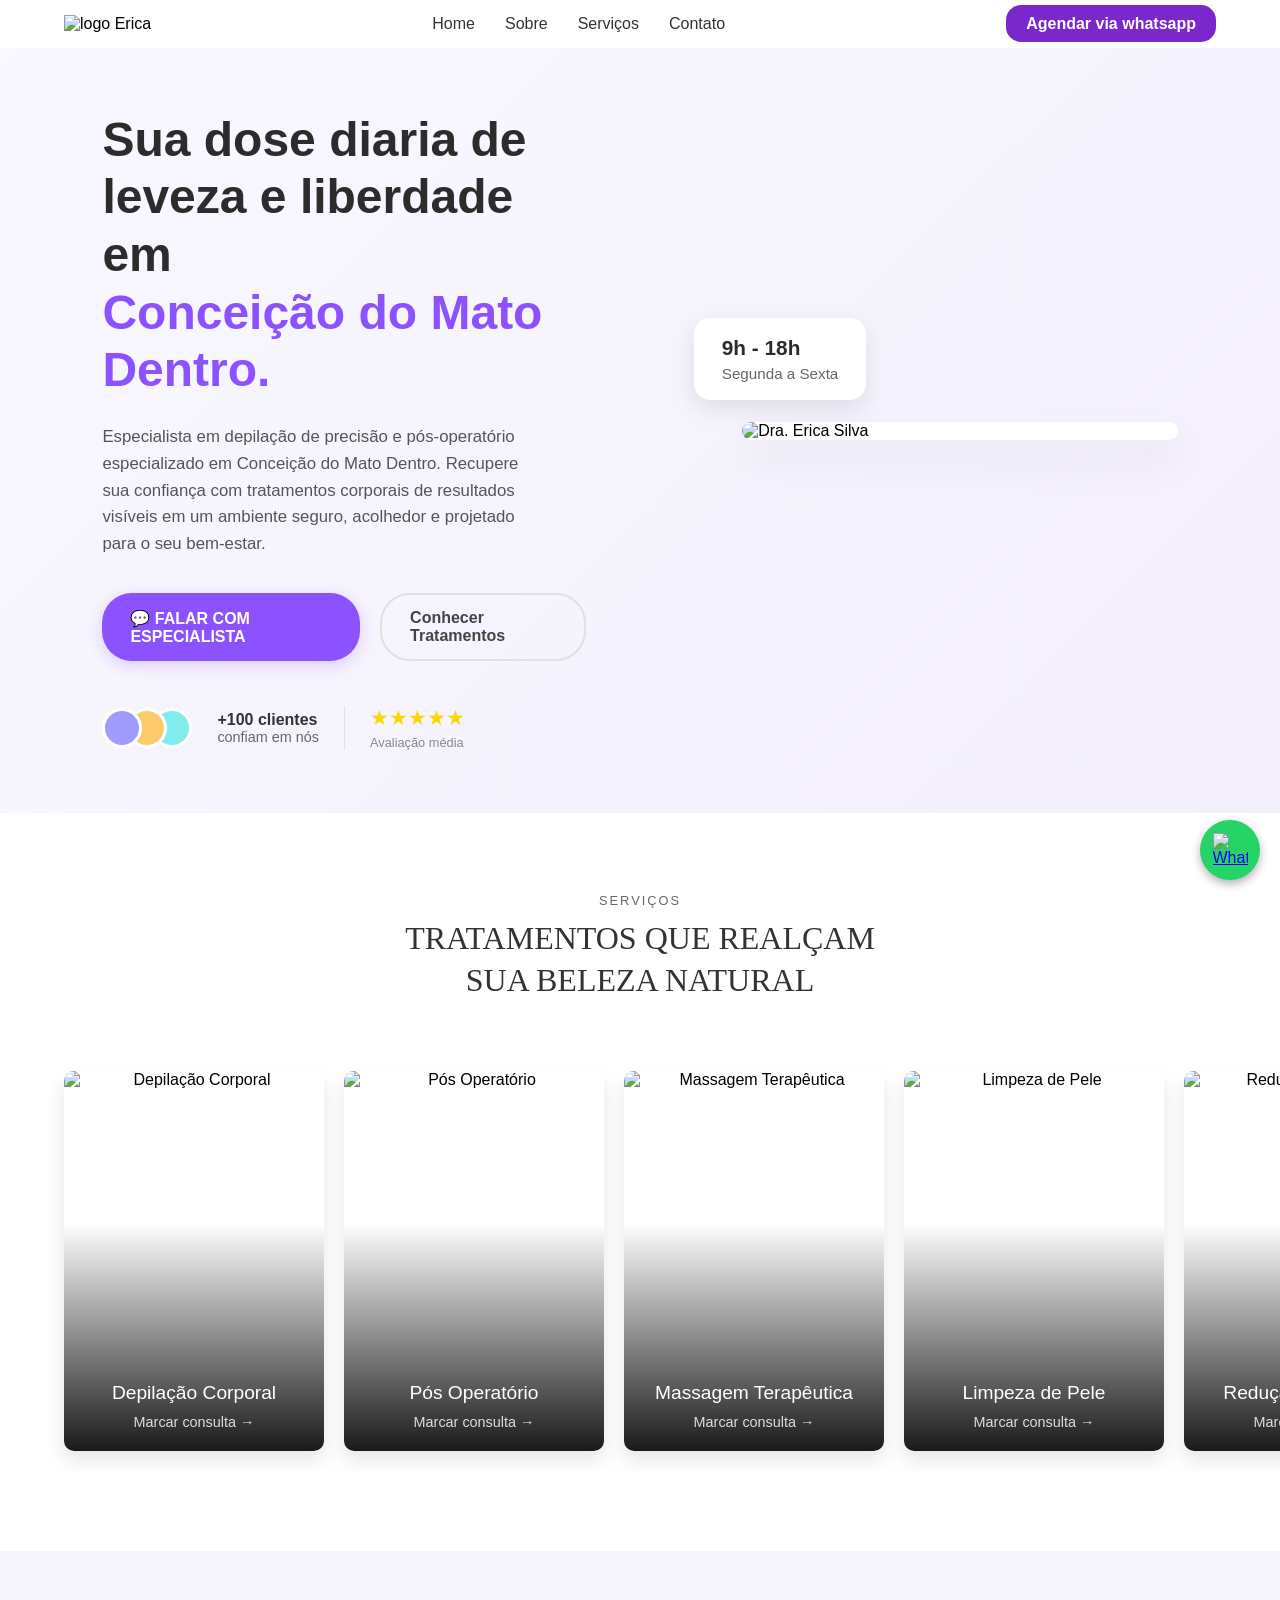
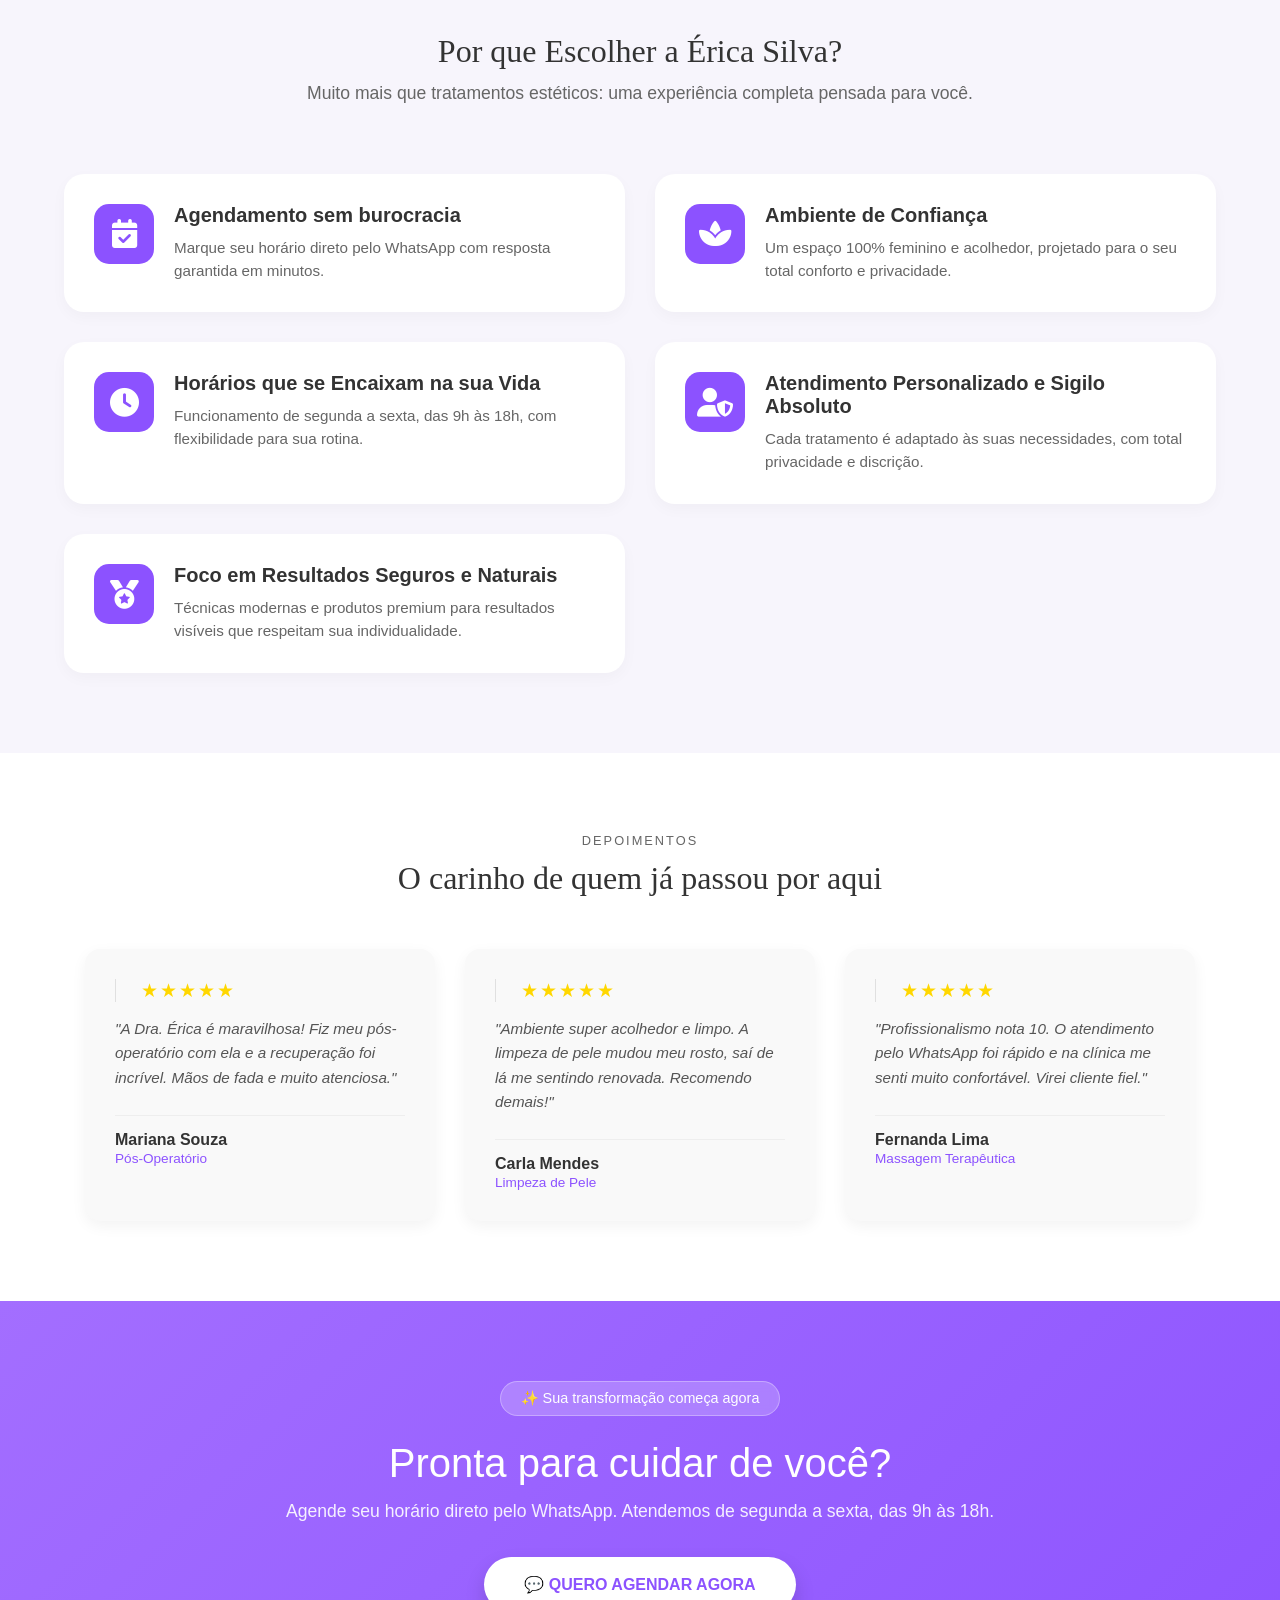
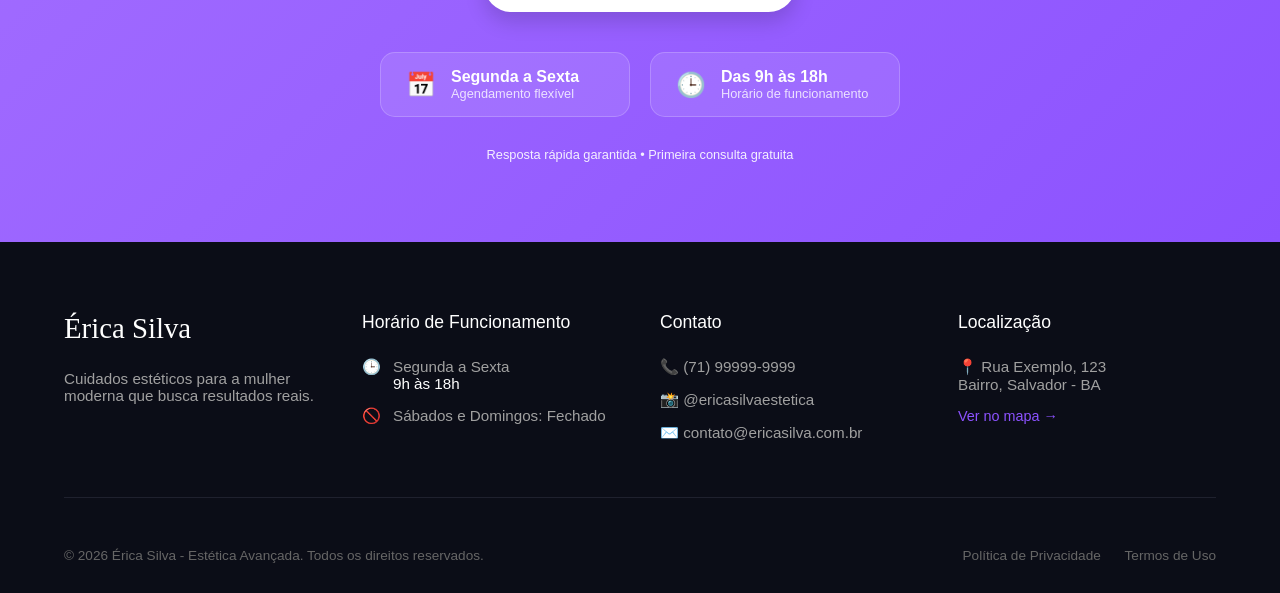
==== index.html @ 6e2f8aca "Add files via upload" ====
<!DOCTYPE html>
<html lang="pt-br">
<head>
    <meta charset="UTF-8">
    <meta name="viewport" content="width=device-width, initial-scale=1.0">
    <title>Erica silva estetica</title>
    <link rel="stylesheet" href="style.css">
    <link rel="stylesheet" href="https://cdnjs.cloudflare.com/ajax/libs/font-awesome/6.4.0/css/all.min.css">
</head>
<body>
    <header>
        <div class="logo"> 
            <img src="imagens/logo.png" alt="logo Erica"> 
        </div> <div class="navmenu"> 
            <nav>
                <ul>
                    <li><a href="#">Home</a></li>
                    <li><a href="#">Sobre</a></li>
                    <li><a href="#">Serviços</a></li>
                    <li><a href="#">Contato</a></li>
                </ul>
            </nav>
        </div> <div class="button">
            <a href="#">Agendar via whatsapp</a>
        </div> </header>
    <main class="hero-section">
    <div class="hero-content">
        <h1>Sua dose diaria de leveza e liberdade em <br><span>Conceição do Mato Dentro.</span></h1>
        
        <p>
           Especialista em depilação de precisão e pós-operatório especializado em Conceição do Mato Dentro. Recupere sua confiança com tratamentos corporais de resultados visíveis em um ambiente seguro, 
           acolhedor e projetado para o seu bem-estar.
        </p>

        <div class="cta-group">
            <a href="#" class="btn-primary">
                💬 FALAR COM ESPECIALISTA
            </a>
            <a href="#" class="btn-secondary">
                Conhecer Tratamentos
            </a>
        </div>

        <div class="social-proof">
            <div class="avatars">
                <span class="circle"></span><span class="circle"></span><span class="circle"></span>
            </div>
            <div class="rating-text">
                <strong>+100 clientes</strong><br>confiam em nós
            </div>
            <div class="stars">
                ★★★★★ <br> <small>Avaliação média</small>
            </div>
        </div>
    </div>

    <div class="hero-image-container">
        <div class="hero-image-wrapper">
            <img src="imagens/foto erica hero.png" alt="Dra. Erica Silva" class="main-photo">
        </div>
        
        <div class="floating-card">
            <strong>9h - 18h</strong>
            <p>Segunda a Sexta</p>
        </div>
    </div>
</main>
<section class="services-section">
    <div class="section-header">
        <span class="subtitle">SERVIÇOS</span>
        <h2>TRATAMENTOS QUE REALÇAM<br>SUA BELEZA NATURAL</h2>
    </div>

    <div class="services-grid">
        <div class="service-card">
            <img src="imagens/imagem depilação.png" alt="Depilação Corporal">
            <div class="card-content">
                <h3>Depilação Corporal</h3>
                <a href="#">Marcar consulta <span>&rarr;</span></a>
            </div>
        </div>

        <div class="service-card">
            <img src="imagens/imagemposoperatorio.png" alt="Pós Operatório">
            <div class="card-content">
                <h3>Pós Operatório</h3>
                <a href="#">Marcar consulta <span>&rarr;</span></a>
            </div>
        </div>

        <div class="service-card">
            <img src="imagens/imagemmassagem.png" alt="Massagem Terapêutica">
            <div class="card-content">
                <h3>Massagem Terapêutica</h3>
                <a href="#">Marcar consulta <span>&rarr;</span></a>
            </div>
        </div>

        <div class="service-card">
            <img src="imagens/tratamentofacial.png" alt="Limpeza de Pele">
            <div class="card-content">
                <h3>Limpeza de Pele</h3>
                <a href="#">Marcar consulta <span>&rarr;</span></a>
            </div>
        </div>

        <div class="service-card">
            <img src="imagens/reduçãodemedidas.png" alt="Redução de Medidas">
            <div class="card-content">
                <h3>Redução de Medidas</h3>
                <a href="#">Marcar consulta <span>&rarr;</span></a>
            </div>
        </div>
    </div>
</section>
<section class="why-choose-section">
    <div class="section-header">
        <h2>Por que Escolher a Érica Silva?</h2>
        <p class="subtitle-text">Muito mais que tratamentos estéticos: uma experiência completa pensada para você.</p>
    </div>

    <div class="benefits-grid">
        <div class="benefit-card">
            <div class="icon-box"><i class="fa-solid fa-calendar-check"></i></div>
            <div class="benefit-text">
                <h3>Agendamento sem burocracia</h3>
                <p>Marque seu horário direto pelo WhatsApp com resposta garantida em minutos.</p>
            </div>
        </div>

        <div class="benefit-card">
            <div class="icon-box"><i class="fa-solid fa-spa"></i></div>
            <div class="benefit-text">
                <h3>Ambiente de Confiança</h3>
                <p>Um espaço 100% feminino e acolhedor, projetado para o seu total conforto e privacidade.</p>
            </div>
        </div>

        <div class="benefit-card">
            <div class="icon-box"><i class="fa-solid fa-clock"></i></div>
            <div class="benefit-text">
                <h3>Horários que se Encaixam na sua Vida</h3>
                <p>Funcionamento de segunda a sexta, das 9h às 18h, com flexibilidade para sua rotina.</p>
            </div>
        </div>

        <div class="benefit-card">
            <div class="icon-box"><i class="fa-solid fa-user-shield"></i></div>
            <div class="benefit-text">
                <h3>Atendimento Personalizado e Sigilo Absoluto</h3>
                <p>Cada tratamento é adaptado às suas necessidades, com total privacidade e discrição.</p>
            </div>
        </div>

        <div class="benefit-card">
            <div class="icon-box"><i class="fa-solid fa-medal"></i></div>
            <div class="benefit-text">
                <h3>Foco em Resultados Seguros e Naturais</h3>
                <p>Técnicas modernas e produtos premium para resultados visíveis que respeitam sua individualidade.</p>
            </div>
        </div>
    </div>
</section>
<section class="testimonials-section">
    <div class="section-header">
        <span class="subtitle">DEPOIMENTOS</span>
        <h2>O carinho de quem já passou por aqui</h2>
    </div>

    <div class="testimonials-container">
        <div class="testimonial-card">
            <div class="stars">★★★★★</div>
            <p class="review-text">"A Dra. Érica é maravilhosa! Fiz meu pós-operatório com ela e a recuperação foi incrível. Mãos de fada e muito atenciosa."</p>
            <div class="client-info">
                <strong>Mariana Souza</strong>
                <span>Pós-Operatório</span>
            </div>
        </div>

        <div class="testimonial-card">
            <div class="stars">★★★★★</div>
            <p class="review-text">"Ambiente super acolhedor e limpo. A limpeza de pele mudou meu rosto, saí de lá me sentindo renovada. Recomendo demais!"</p>
            <div class="client-info">
                <strong>Carla Mendes</strong>
                <span>Limpeza de Pele</span>
            </div>
        </div>

        <div class="testimonial-card">
            <div class="stars">★★★★★</div>
            <p class="review-text">"Profissionalismo nota 10. O atendimento pelo WhatsApp foi rápido e na clínica me senti muito confortável. Virei cliente fiel."</p>
            <div class="client-info">
                <strong>Fernanda Lima</strong>
                <span>Massagem Terapêutica</span>
            </div>
        </div>
    </div>
</section>
<section class="cta-final-section">
    <div class="cta-content">
        <span class="cta-badge">✨ Sua transformação começa agora</span>
        
        <h2>Pronta para cuidar de você?</h2>
        
        <p>Agende seu horário direto pelo WhatsApp. Atendemos de segunda a sexta, das 9h às 18h.</p>
        
        <a href="#" class="btn-cta-white">
            💬 QUERO AGENDAR AGORA
        </a>

        <div class="info-cards-container">
            <div class="glass-card">
                <span class="icon">📅</span>
                <div class="text">
                    <strong>Segunda a Sexta</strong>
                    <small>Agendamento flexível</small>
                </div>
            </div>

            <div class="glass-card">
                <span class="icon">🕒</span>
                <div class="text">
                    <strong>Das 9h às 18h</strong>
                    <small>Horário de funcionamento</small>
                </div>
            </div>
        </div>

        <p class="footer-note">Resposta rápida garantida • Primeira consulta gratuita</p>
    </div>
</section>
<a href="https://wa.me/5571999999999" class="whatsapp-float" target="_blank">
  <img src="https://upload.wikimedia.org/wikipedia/commons/6/6b/WhatsApp.svg" alt="WhatsApp">
</a>

<footer>
    <div class="footer-content">
        <div class="footer-column branding">
            <h3 class="footer-logo">Érica Silva</h3> <p>Cuidados estéticos para a mulher moderna que busca resultados reais.</p>
        </div>

        <div class="footer-column">
            <h3>Horário de Funcionamento</h3>
            <ul class="footer-links">
                <li>🕒 <span>Segunda a Sexta<br><strong>9h às 18h</strong></span></li>
                <li>🚫 <span>Sábados e Domingos: Fechado</span></li>
            </ul>
        </div>

        <div class="footer-column">
            <h3>Contato</h3>
            <ul class="footer-links">
                <li>📞 (71) 99999-9999</li>
                <li>📸 @ericasilvaestetica</li>
                <li>✉️ contato@ericasilva.com.br</li>
            </ul>
        </div>

        <div class="footer-column">
            <h3>Localização</h3>
            <p>📍 Rua Exemplo, 123<br>Bairro, Salvador - BA</p>
            <a href="#" class="map-link">Ver no mapa &rarr;</a>
        </div>
    </div>

    <div class="footer-bottom">
        <p>&copy; 2026 Érica Silva - Estética Avançada. Todos os direitos reservados.</p>
        <div class="legal-links">
            <a href="#">Política de Privacidade</a>
            <a href="#">Termos de Uso</a>
        </div>
    </div>
</footer>
</body>
</html>
---- style.css ----
/* Reset básico: remove margens padrão do navegador */
* {
    margin: 0;
    padding: 0;
    box-sizing: border-box;
    font-family: sans-serif; /* Altere para sua fonte preferida */
}

header {
    display: flex;               /* Ativa o Flexbox */
    justify-content: space-between; /* Espalha: Logo na esquerda, Menu no meio, Botão na direita */
    align-items: center;         /* Centraliza tudo verticalmente */
    padding: 15px 5%;            /* Espaçamento interno */
    background-color: #ffffff;   /* Cor de fundo do cabeçalho */
    box-shadow: 0 2px 5px rgba(0,0,0,0.1); /* Sombra leve abaixo */
}

/* Tamanho do Logo */
.logo img {
    height: 60px; /* Define a altura fixa, largura automática */
    width: auto;
}

/* Menu de Navegação */
.navmenu ul {
    display: flex;       /* Torna a lista horizontal */
    list-style: none;    /* Remove as bolinhas da lista */
    gap: 30px;           /* Espaço entre os itens do menu */
}

.navmenu a {
    text-decoration: none; /* Remove o sublinhado */
    color: #333333;        /* Cor do texto */
    font-weight: 500;
}

.navmenu a:hover {
    color: #A78BFA; /* Cor ao passar o mouse (tom dourado de estética) */
}

/* Estilo do Botão */
.button a {
    background-color: #7A28CB; /* Verde WhatsApp */
    color: white;
    padding: 10px 20px;
    text-decoration: none;
    border-radius: 15px; /* Bordas arredondadas */
    font-weight: bold;
    transition: 0.3s; /* Suaviza a mudança de cor */
}

.button a:hover {
    background-color: #ff5bde; /* Verde mais escuro ao passar o mouse */
}
/* Configuração da Seção Principal */
.hero-section {
    display: flex;
    align-items: center; /* Centraliza verticalmente */
    justify-content: space-between;
    padding: 40px 8%; /* Ajustei o padding lateral para afastar mais */
    background: linear-gradient(135deg, #f9f7ff 0%, #f3f0fc 100%); /* Degradê suave */
    min-height: 85vh; /* Garante uma boa altura na tela */
    overflow: hidden; /* Evita barras de rolagem indesejadas */
}

/* --- Lado Esquerdo (Texto) --- */
.hero-content {
    max-width: 45%; /* Limita a largura do texto */
    z-index: 2; /* Garante que o texto fique sobre qualquer elemento de fundo */
}

.hero-content h1 {
    font-size: 3rem; /* Tamanho grande para o título */
    line-height: 1.2;
    color: #2c2c2c;
    margin-bottom: 25px;
    font-weight: 700;
}

.hero-content h1 span {
    color: #8c52ff; /* Roxo principal */
}

.hero-content p {
    color: #555;
    font-size: 1.05rem;
    line-height: 1.6;
    margin-bottom: 35px;
    max-width: 90%;
}

/* Botões */
.cta-group {
    display: flex;
    gap: 20px;
    margin-bottom: 45px;
}

.btn-primary {
    display: flex;
    align-items: center;
    gap: 10px;
    background-color: #8c52ff;
    color: white;
    padding: 14px 28px;
    border-radius: 30px; /* Bordas bem redondas */
    text-decoration: none;
    font-weight: 600;
    box-shadow: 0 4px 15px rgba(140, 82, 255, 0.25);
    transition: all 0.3s ease;
}

.btn-secondary {
    background-color: transparent;
    color: #444;
    padding: 14px 28px;
    border-radius: 30px;
    text-decoration: none;
    font-weight: 600;
    border: 2px solid #e0e0e0;
    transition: all 0.3s ease;
}

.btn-primary:hover {
    background-color: #7340d3;
    transform: translateY(-2px); /* Efeito de levantar */
}
.btn-secondary:hover {
    border-color: #8c52ff;
    color: #8c52ff;
    background-color: #f9f7ff;
}

/* Prova Social (Estrelas e Clientes) */
.social-proof {
    display: flex;
    align-items: center;
    gap: 25px;
    font-size: 0.9rem;
    color: #666;
}

.avatars {
    display: flex;
}

.avatars .circle {
    width: 40px;
    height: 40px;
    border-radius: 50%;
    border: 3px solid white;
    margin-left: -15px; /* Sobreposição */
    background-size: cover;
    background-position: center;
}
/* Cores placeholder para os avatares */
.avatars .circle:nth-child(1) { background-color: #a29bfe; z-index: 3; }
.avatars .circle:nth-child(2) { background-color: #fdcb6e; z-index: 2; }
.avatars .circle:nth-child(3) { background-color: #81ecec; z-index: 1; }

.avatars .circle:first-child {
    margin-left: 0;
}

.rating-text strong {
    color: #333;
    font-size: 1rem;
}

.stars {
    color: #FFD700; /* Cor dourada para estrelas */
    font-size: 1.3rem;
    padding-left: 25px;
    border-left: 1px solid #e0e0e0;
}

.stars small {
    display: block;
    color: #888;
    font-size: 0.8rem;
    margin-top: 5px;
}

/* --- Lado Direito (Imagem) --- */
.hero-image-container {
    position: relative; /* Necessário para posicionar o card flutuante */
    width: 45%; /* Define a largura do contêiner da imagem */
    max-width: 550px; /* Tamanho máximo para não ficar gigante em telas grandes */
    display: flex;
    justify-content: flex-end; /* Alinha a imagem à direita dentro do seu container */
}

/* Wrapper que cria o efeito de "box" com bordas arredondadas */
.hero-image-wrapper {
    position: relative;
    width: 90%; /* A imagem ocupa 90% do container para dar espaço ao card */
    border-radius: 40px; /* Bordas arredondadas grandes */
    overflow: hidden; /* Corta a imagem que passar das bordas arredondadas */
    box-shadow: 0 20px 40px rgba(0,0,0,0.08); /* Sombra suave para destacar */
    /* Opcional: Adicionar um fundo se a imagem for transparente */
    background-color: #fff;
}

.main-photo {
    width: 100%;
    height: auto;
    display: block; /* Remove espaço extra abaixo da imagem */
    object-fit: cover; /* Garante que a imagem cubra o espaço sem distorcer */
}

/* Card Flutuante (Horário) */
.floating-card {
    position: absolute;
    bottom: 40px; /* Distância do fundo */
    left: 0; /* Alinhado à esquerda do container principal */
    background-color: #ffffff;
    padding: 18px 28px;
    border-radius: 16px;
    box-shadow: 0 8px 25px rgba(0,0,0,0.1);
    z-index: 5; /* Fica acima da imagem */
}

.floating-card strong {
    display: block;
    font-size: 1.3rem;
    color: #2c2c2c;
    margin-bottom: 5px;
}

.floating-card p {
    margin: 0;
    color: #666;
    font-size: 0.95rem;
}

/* --- Responsivo para Celular e Tablet --- */
@media (max-width: 992px) {
    .hero-section {
        flex-direction: column; /* Um item embaixo do outro */
        padding: 40px 6%;
        text-align: center;
        min-height: auto;
    }
    
    .hero-content {
        max-width: 100%;
        margin-bottom: 50px;
    }

    .hero-content h1 {
        font-size: 2.5rem;
    }
    
    .cta-group {
        justify-content: center;
        flex-wrap: wrap; /* Permite que os botões quebrem linha se necessário */
    }

    .social-proof {
        justify-content: center;
        flex-direction: column;
        gap: 15px;
    }
    .stars {
        border-left: none;
        padding-left: 0;
    }
    
    .hero-image-container {
        width: 100%;
        max-width: 450px; /* Limita o tamanho da imagem no mobile */
        margin: 0 auto; /* Centraliza */
        justify-content: center;
    }

    .hero-image-wrapper {
        width: 100%;
    }
    
    .floating-card {
        bottom: -20px;
        left: 50%;
        transform: translateX(-50%); /* Centraliza o card horizontalmente */
        width: max-content; /* Largura baseada no conteúdo */
        padding: 15px 20px;
    }
}
/* --- Seção de Serviços --- */
.services-section {
    padding: 80px 0; /* Removi o padding lateral para o carrossel ir até a borda se quiser, ou mantenha 5% */
    text-align: center;
    background-color: #fff;
}

/* Títulos da Seção */
.section-header {
    margin-bottom: 50px;
    padding: 0 5%; /* Garante alinhamento do texto */
}

.section-header .subtitle {
    display: block;
    font-size: 0.8rem;
    letter-spacing: 2px;
    color: #666;
    margin-bottom: 10px;
    text-transform: uppercase;
}

.section-header h2 {
    font-family: 'Times New Roman', serif;
    font-size: 2rem;
    color: #333;
    font-weight: 400;
    line-height: 1.3;
}

/* Grid de Cards (Modo Carrossel) */
.services-grid {
    display: flex;
    gap: 20px;
    
    /* Configuração do Carrossel */
    flex-wrap: nowrap;        /* Impede quebra de linha */
    overflow-x: auto;         /* Habilita rolagem lateral */
    justify-content: flex-start; /* Alinha itens à esquerda */
    
    padding: 20px 5%;         /* Espaçamento interno para não cortar sombras */
    scroll-behavior: smooth;  /* Rolagem suave */
    -webkit-overflow-scrolling: touch; /* Rolagem nativa no iOS */
}

/* Estilização da Barra de Rolagem */
.services-grid::-webkit-scrollbar {
    height: 8px;
}
.services-grid::-webkit-scrollbar-track {
    background: #f1f1f1;
}
.services-grid::-webkit-scrollbar-thumb {
    background: #ccc;
    border-radius: 4px;
}
.services-grid::-webkit-scrollbar-thumb:hover {
    background: #bfa15f; /* Cor destaque ao passar o mouse na barra */
}

/* Estilo do Card Individual */
.service-card {
    position: relative;
    /* Tamanho Fixo para Carrossel */
    min-width: 260px;
    width: 260px;
    height: 380px;
    
    border-radius: 10px;
    overflow: hidden;
    box-shadow: 0 10px 20px rgba(0,0,0,0.1);
    transition: transform 0.3s ease;
    cursor: pointer;
}

.service-card:hover {
    transform: translateY(-5px);
}

/* Imagem de fundo do card */
.service-card img {
    width: 100%;
    height: 100%;
    object-fit: cover;
    display: block;
    transition: transform 0.5s ease; /* Efeito extra de zoom na imagem */
}

.service-card:hover img {
    transform: scale(1.05); /* Zoom leve na imagem ao passar o mouse */
}

/* Overlay Escuro (Degradê) */
.card-content {
    position: absolute;
    bottom: 0;
    left: 0;
    width: 100%;
    padding: 20px;
    background: linear-gradient(to top, rgba(0,0,0,0.9), rgba(0,0,0,0));
    color: white;
    text-align: center;
    display: flex;
    flex-direction: column;
    align-items: center;
    justify-content: flex-end;
    height: 60%; /* Aumentei levemente para garantir leitura */
}

.card-content h3 {
    font-size: 1.2rem;
    margin-bottom: 10px;
    font-weight: 400;
}

.card-content a {
    color: #ddd;
    text-decoration: none;
    font-size: 0.9rem;
    transition: color 0.3s;
    border-bottom: 1px solid transparent;
}

.card-content a:hover {
    color: #fff;
    border-bottom: 1px solid #fff;
}

/* --- Seção Por Que Escolher --- */
.why-choose-section {
    background-color: #f7f5fc; /* Tom lilás bem claro do fundo */
    padding: 80px 5%;
    display: flex;
    flex-direction: column;
    align-items: center;
}

/* Ajuste específico para o subtítulo desta seção */
.why-choose-section .section-header {
    text-align: center;
    max-width: 800px;
}

.subtitle-text {
    color: #666;
    font-size: 1.1rem;
    margin-top: 10px;
}

/* Grid dos Benefícios */
.benefits-grid {
    display: grid;
    grid-template-columns: repeat(auto-fit, minmax(450px, 1fr)); /* Cria colunas que se ajustam */
    gap: 30px;
    width: 100%;
    max-width: 1200px;
    margin-top: 20px;
}

/* Card Individual */
.benefit-card {
    background-color: #fff;
    padding: 30px;
    border-radius: 20px; /* Bordas bem arredondadas conforme a imagem */
    display: flex;
    align-items: flex-start; /* Alinha ícone e texto no topo */
    gap: 20px;
    box-shadow: 0 5px 15px rgba(0,0,0,0.03); /* Sombra muito suave */
    transition: transform 0.3s ease;
}

.benefit-card:hover {
    transform: translateY(-5px);
    box-shadow: 0 10px 25px rgba(140, 82, 255, 0.1);
}

/* Ícones (Caixa Roxa) */
.icon-box {
    background-color: #8c52ff; /* Roxo da marca */
    color: white;
    min-width: 60px;
    height: 60px;
    border-radius: 15px; /* Quadrado arredondado */
    display: flex;
    align-items: center;
    justify-content: center;
    font-size: 1.8rem; /* Tamanho do emoji/ícone */
    flex-shrink: 0; /* Impede que o ícone amasse */
}

/* Texto do Card */
.benefit-text h3 {
    font-size: 1.25rem;
    color: #333;
    margin-bottom: 10px;
    font-weight: 600;
}

.benefit-text p {
    font-size: 0.95rem;
    color: #666;
    line-height: 1.5;
}

/* Responsividade Mobile */
@media (max-width: 768px) {
    .benefits-grid {
        grid-template-columns: 1fr; /* Uma coluna no celular */
    }
    
    .benefit-card {
        padding: 20px;
        min-width: auto; /* Remove restrições de largura no mobile */
    }
}
/* --- Seção de Depoimentos --- */
.testimonials-section {
    padding: 80px 5%;
    background-color: #fff; /* Fundo branco para contraste com a sessão anterior */
    text-align: center;
}

.testimonials-container {
    display: flex;
    justify-content: center;
    gap: 30px;
    flex-wrap: wrap; /* Quebra linha em telas menores */
    margin-top: 40px;
}

/* Card de Depoimento */
.testimonial-card {
    background-color: #f9f9f9;
    padding: 30px;
    border-radius: 15px;
    width: 350px; /* Largura fixa para manter padrão */
    box-shadow: 0 5px 15px rgba(0,0,0,0.05);
    text-align: left; /* Texto alinhado à esquerda facilita a leitura */
    position: relative;
    transition: transform 0.3s ease;
}

.testimonial-card:hover {
    transform: translateY(-5px);
    box-shadow: 0 10px 25px rgba(0,0,0,0.1);
}

/* Estrelas */
.testimonial-card .stars {
    color: #FFD700; /* Dourado */
    font-size: 1.2rem;
    margin-bottom: 15px;
    letter-spacing: 2px;
}

/* Texto do Review */
.review-text {
    font-size: 0.95rem;
    color: #555;
    line-height: 1.6;
    margin-bottom: 25px;
    font-style: italic; /* Itálico para dar tom de fala */
}

/* Info do Cliente */
.client-info {
    border-top: 1px solid #eee;
    padding-top: 15px;
}

.client-info strong {
    display: block;
    color: #333;
    font-size: 1rem;
}

.client-info span {
    font-size: 0.85rem;
    color: #8c52ff; /* Roxo da marca para o serviço realizado */
    font-weight: 500;
}

/* Responsivo */
@media (max-width: 768px) {
    .testimonials-container {
        flex-direction: column;
        align-items: center;
    }
    
    .testimonial-card {
        width: 100%; /* Ocupa largura total no mobile */
    }
}
/* --- Seção CTA Final (Roxa) --- */
.cta-final-section {
    background: linear-gradient(135deg, #a36eff 0%, #8c52ff 100%); /* Degradê Roxo Vibrante */
    padding: 80px 5%;
    text-align: center;
    color: white;
    display: flex;
    justify-content: center;
    align-items: center;
}

.cta-content {
    max-width: 800px;
    width: 100%;
}

/* Badge (Pílula do topo) */
.cta-badge {
    display: inline-block;
    background-color: rgba(255, 255, 255, 0.2); /* Fundo transparente */
    border: 1px solid rgba(255, 255, 255, 0.3);
    padding: 8px 20px;
    border-radius: 50px;
    font-size: 0.9rem;
    margin-bottom: 25px;
    backdrop-filter: blur(5px); /* Efeito de vidro */
}

/* Título e Texto */
.cta-content h2 {
    font-size: 2.5rem;
    margin-bottom: 15px;
    font-weight: 500;
}

.cta-content p {
    font-size: 1.1rem;
    margin-bottom: 35px;
    opacity: 0.9;
}

/* Botão Branco Grande */
.btn-cta-white {
    background-color: #ffffff;
    color: #8c52ff; /* Texto roxo */
    padding: 18px 40px;
    border-radius: 50px;
    text-decoration: none;
    font-weight: bold;
    font-size: 1rem;
    display: inline-block;
    margin-bottom: 40px;
    box-shadow: 0 10px 20px rgba(0,0,0,0.15);
    transition: transform 0.3s, box-shadow 0.3s;
}

.btn-cta-white:hover {
    transform: translateY(-3px);
    box-shadow: 0 15px 30px rgba(0,0,0,0.2);
    background-color: #f8f8f8;
}

/* Cards de Informação (Vidro) */
.info-cards-container {
    display: flex;
    justify-content: center;
    gap: 20px;
    margin-bottom: 30px;
    flex-wrap: wrap;
}

.glass-card {
    background-color: rgba(255, 255, 255, 0.1); /* Bem transparente */
    border: 1px solid rgba(255, 255, 255, 0.2);
    padding: 15px 25px;
    border-radius: 15px;
    display: flex;
    align-items: center;
    gap: 15px;
    text-align: left;
    min-width: 250px;
}

.glass-card .icon {
    font-size: 1.5rem;
}

.glass-card .text strong {
    display: block;
    font-size: 1rem;
}

.glass-card .text small {
    display: block;
    font-size: 0.8rem;
    opacity: 0.8;
}

/* Nota de rodapé pequena */
.footer-note {
    font-size: 0.8rem !important; /* Força ser menor que o parágrafo padrão */
    opacity: 0.7;
    margin-bottom: 0 !important;
}

/* Responsivo */
@media (max-width: 768px) {
    .cta-content h2 { font-size: 2rem; }
    .info-cards-container { flex-direction: column; align-items: center; }
    .glass-card { width: 100%; max-width: 350px; justify-content: center; }
}
/* --- Rodapé (Footer) --- */
footer {
    background-color: #0b0d17; /* Fundo azul noturno escuro */
    color: #a0a0a0; /* Texto cinza claro para leitura confortável */
    padding: 70px 5% 30px;
    font-size: 0.95rem;
}

/* Grid das Colunas */
.footer-content {
    display: grid;
    grid-template-columns: repeat(auto-fit, minmax(220px, 1fr)); /* Colunas automáticas */
    gap: 40px;
    margin-bottom: 50px;
    padding-bottom: 40px;
    border-bottom: 1px solid #1f212e; /* Linha separadora sutil */
}

/* Títulos das Colunas */
.footer-column h3 {
    color: #ffffff; /* Títulos em branco */
    font-size: 1.1rem;
    margin-bottom: 25px;
    font-weight: 500;
}

/* Logo em Texto (caso não use imagem) */
.footer-logo {
    font-family: 'Times New Roman', serif;
    font-size: 1.8rem !important;
    margin-bottom: 20px;
}

/* Listas e Links */
.footer-column ul {
    list-style: none;
}

.footer-column li {
    margin-bottom: 15px;
    display: flex;
    align-items: flex-start;
    gap: 12px; /* Espaço entre ícone e texto */
}

.footer-column strong {
    color: #fff;
    font-weight: normal;
}

/* Link do Mapa */
.map-link {
    display: inline-block;
    color: #8c52ff; /* Roxo da marca */
    text-decoration: none;
    margin-top: 15px;
    font-size: 0.9rem;
}

.map-link:hover {
    text-decoration: underline;
}

/* --- Barra Inferior --- */
.footer-bottom {
    display: flex;
    justify-content: space-between;
    align-items: center;
    flex-wrap: wrap;
    font-size: 0.85rem;
    color: #666;
}

.legal-links a {
    color: #666;
    text-decoration: none;
    margin-left: 20px;
    transition: color 0.3s;
}

.legal-links a:hover {
    color: #fff;
}

/* Responsivo */
@media (max-width: 768px) {
    .footer-bottom {
        flex-direction: column;
        text-align: center;
        gap: 15px;
    }
    
    .legal-links a {
        margin: 0 10px;
    }
}
.whatsapp-float {
    position: fixed;
    bottom: 20px;
    right: 20px;
    width: 60px;
    height: 60px;
    background-color: #25d366;
    border-radius: 50%;
    box-shadow: 0 4px 10px rgba(0,0,0,0.3);
    z-index: 1000; /* Fica acima de tudo */
    display: flex;
    align-items: center;
    justify-content: center;
    transition: transform 0.3s;
}

.whatsapp-float:hover {
    transform: scale(1.1);
}

.whatsapp-float img {
    width: 35px;
    height: 35px;
}
html {
    scroll-behavior: smooth;
}
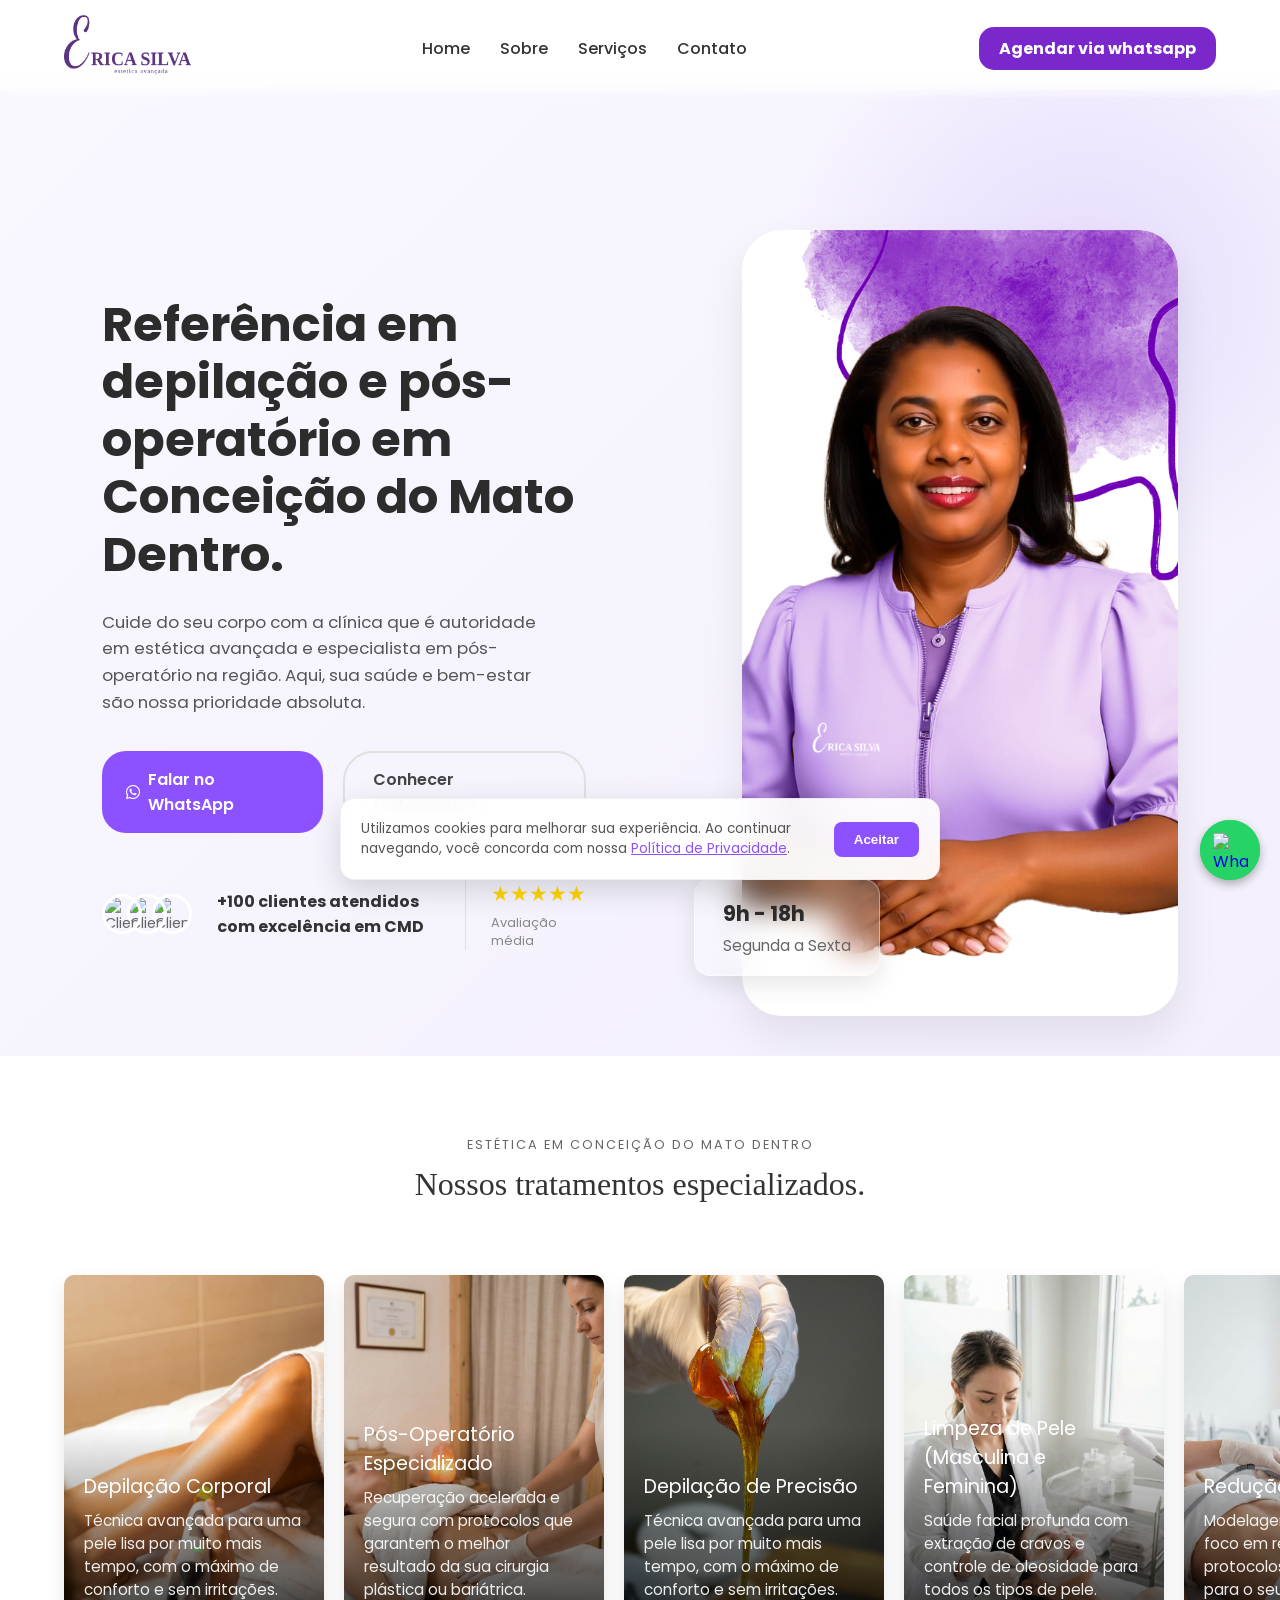
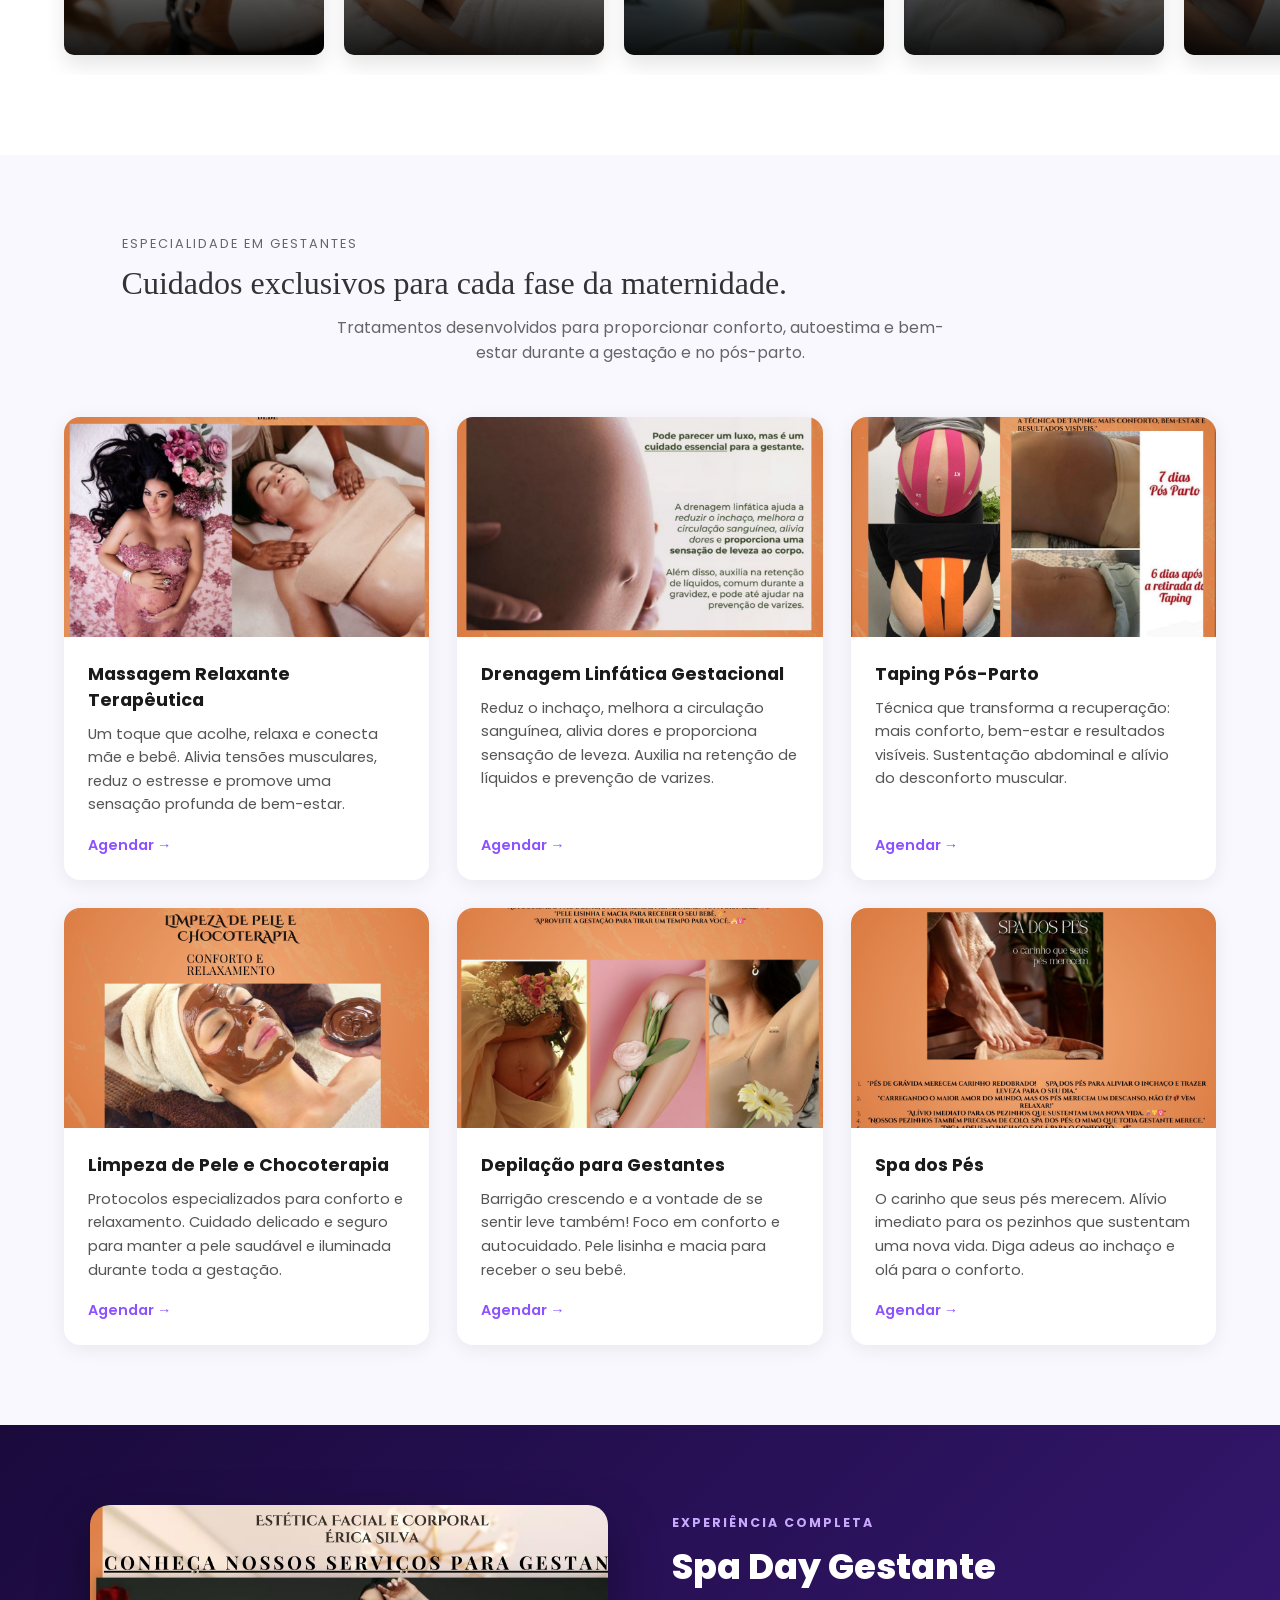
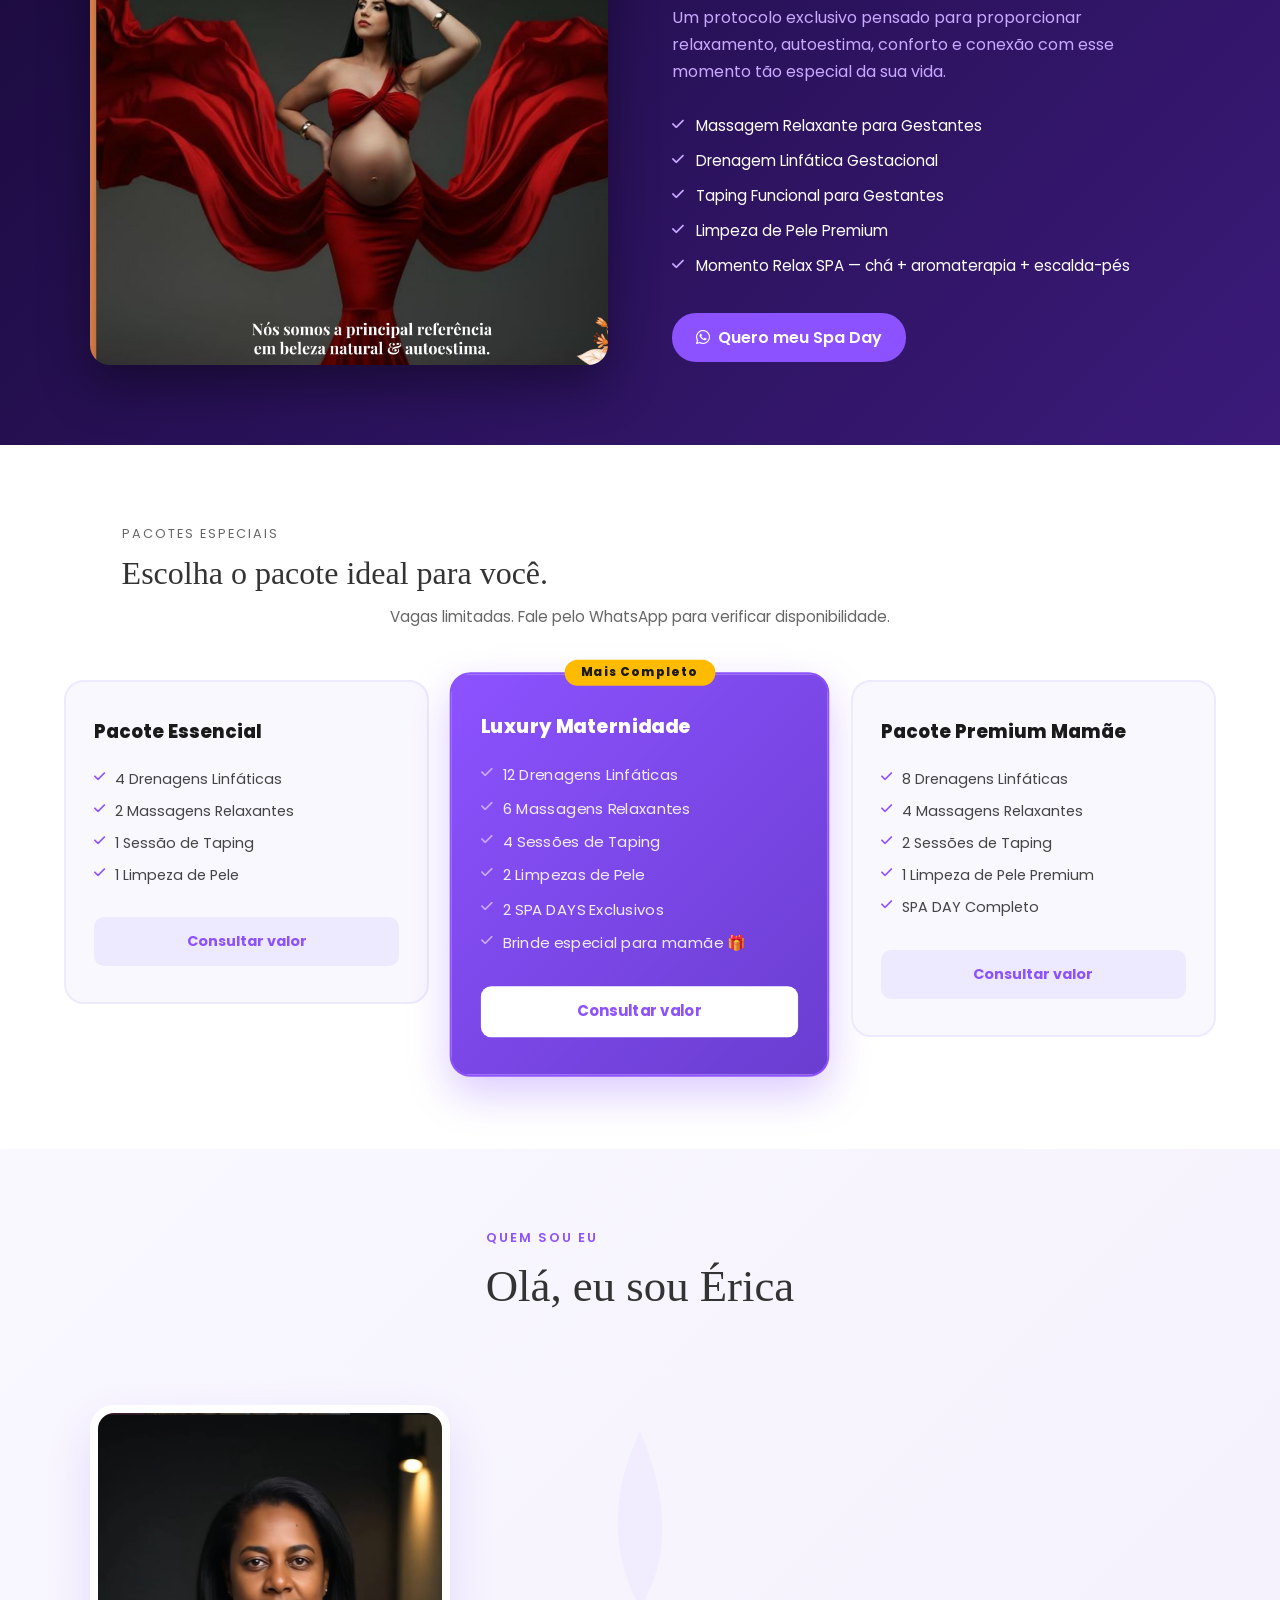
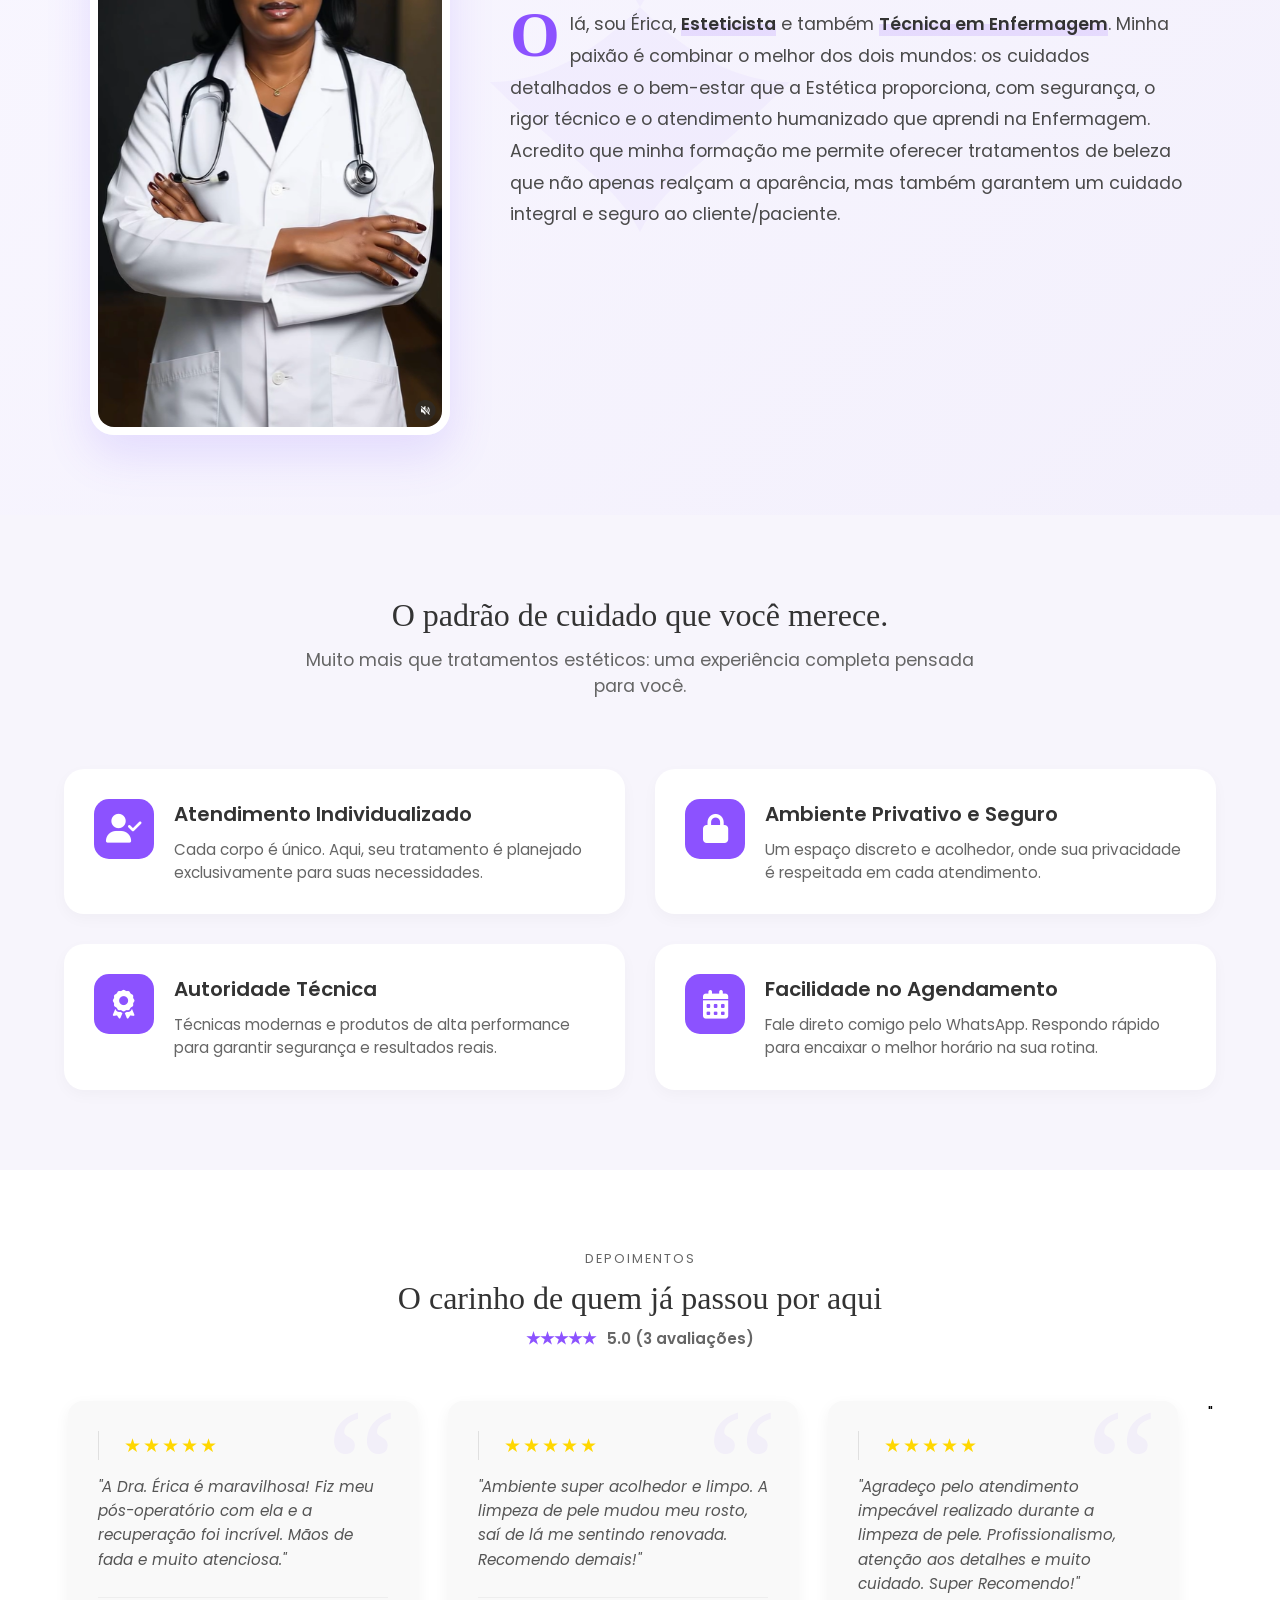
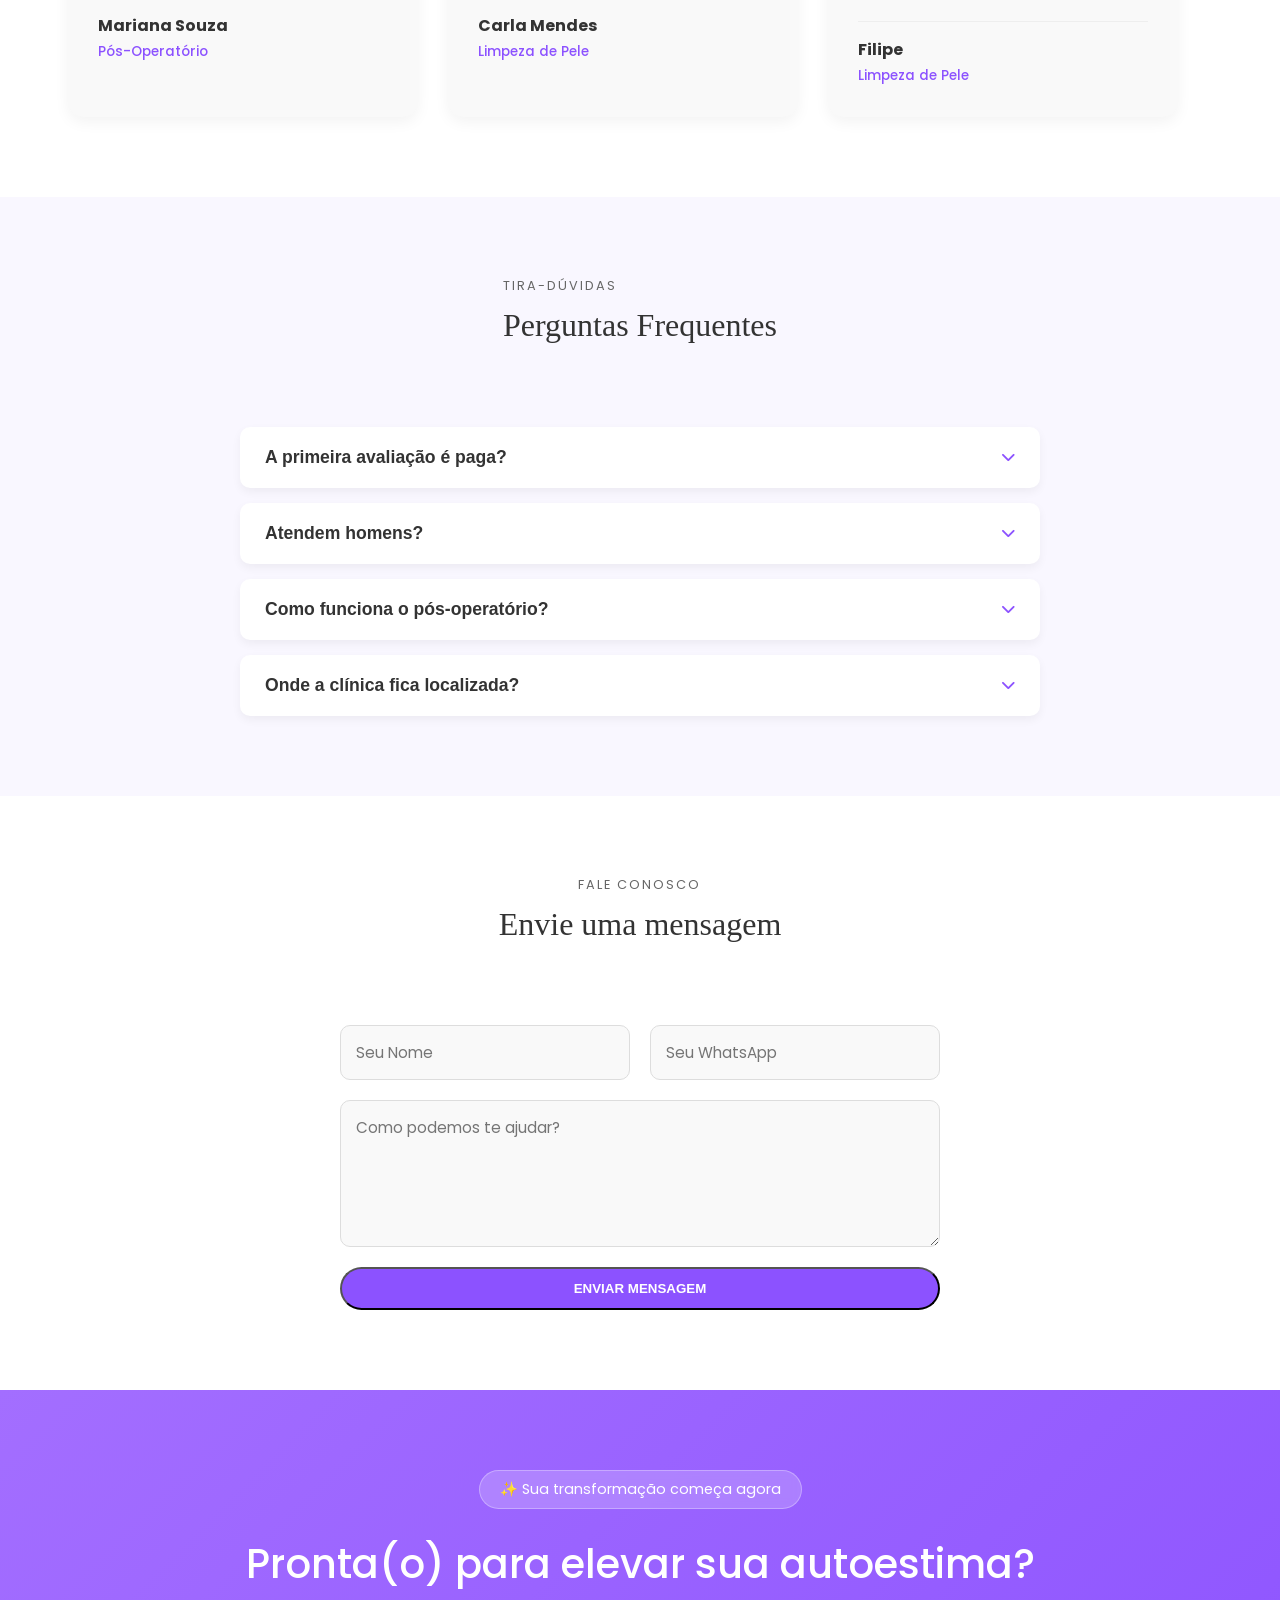
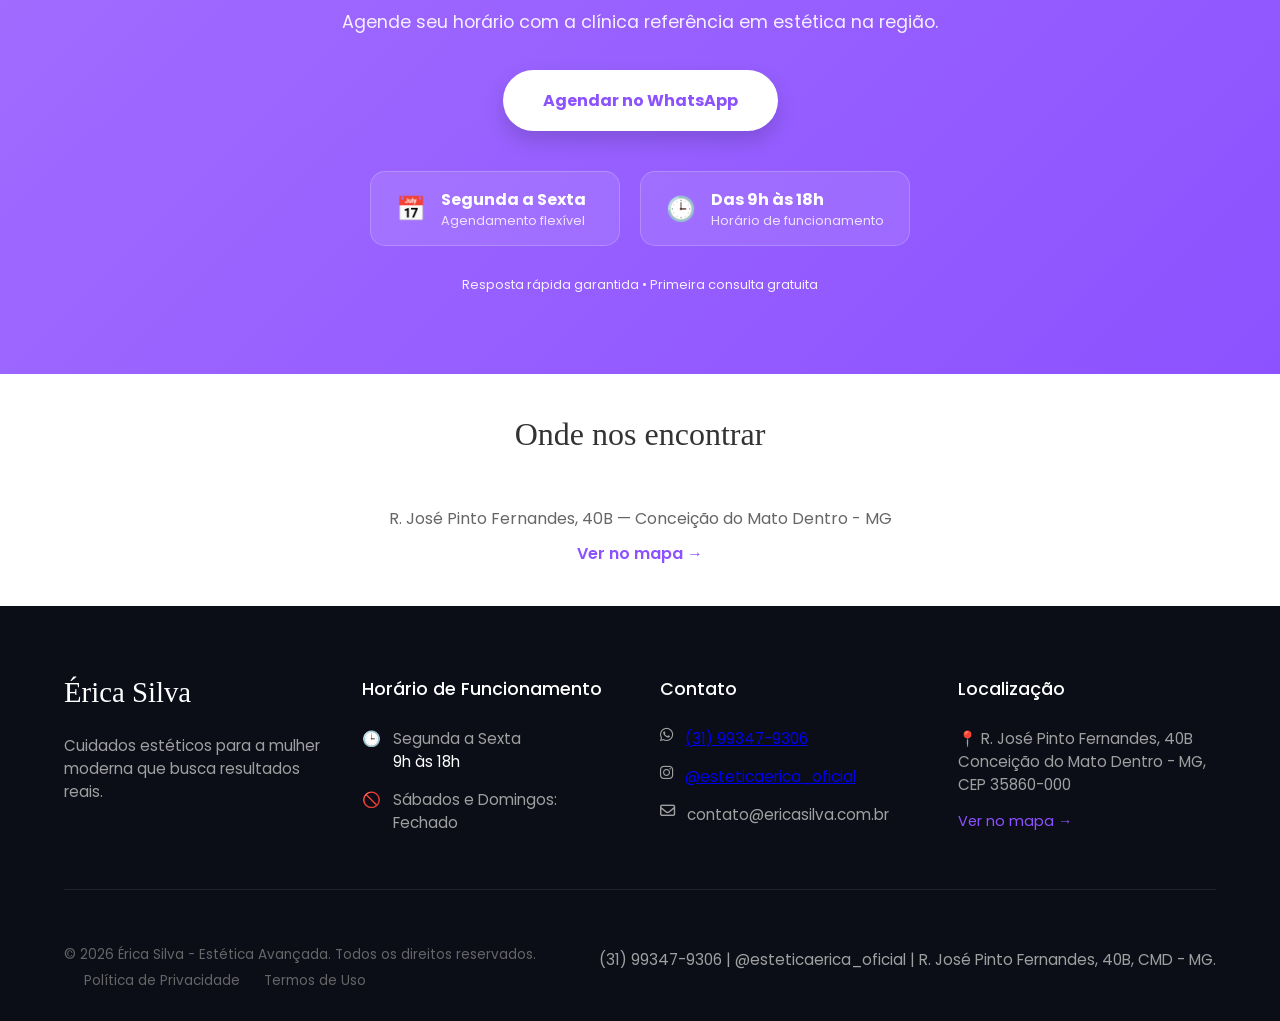
==== commit 9a2c22e1: "Atualizacao completa do site: secoes, estilos e conteudo - Atualiza index.html com novas secoes e co" ====
--- a/index.html
+++ b/index.html
@@ -3,50 +3,114 @@
 <head>
     <meta charset="UTF-8">
     <meta name="viewport" content="width=device-width, initial-scale=1.0">
-    <title>Erica silva estetica</title>
+    <title>Érica Silva Estética | Referência em Pós-Operatório e Depilação em CMD</title>
+    <!-- Google Tag Manager -->
+    <script>(function(w,d,s,l,i){w[l]=w[l]||[];w[l].push({'gtm.start':
+    new Date().getTime(),event:'gtm.js'});var f=d.getElementsByTagName(s)[0],
+    j=d.createElement(s),dl=l!='dataLayer'?'&l='+l:'';j.async=true;j.src=
+    'https://www.googletagmanager.com/gtm.js?id='+i+dl;f.parentNode.insertBefore(j,f);
+    })(window,document,'script','dataLayer','GTM-SEU_CODIGO');</script>
+    <!-- End Google Tag Manager -->
+    <meta name="description" content="Cuide da sua beleza com a clínica que é referência em estética avançada em Conceição do Mato Dentro. Especialista em pós-operatório e depilação. Agende agora.">
+    <link rel="icon" href="imagens/logo.png" type="image/png">
+    <link rel="preconnect" href="https://fonts.googleapis.com">
+    <link rel="preconnect" href="https://fonts.gstatic.com" crossorigin>
+    <link href="https://fonts.googleapis.com/css2?family=Poppins:ital,wght@0,100;0,200;0,300;0,400;0,500;0,600;0,700;0,800;0,900;1,100;1,200;1,300;1,400;1,500;1,600;1,700;1,800;1,900&display=swap" rel="stylesheet">
     <link rel="stylesheet" href="style.css">
     <link rel="stylesheet" href="https://cdnjs.cloudflare.com/ajax/libs/font-awesome/6.4.0/css/all.min.css">
+    <script type="application/ld+json">
+    {
+      "@context": "https://schema.org",
+      "@type": "BeautySalon",
+      "name": "Érica Silva Estética",
+      "image": "https://www.seusite.com.br/imagens/logo.png",
+      "address": {
+        "@type": "PostalAddress",
+        "streetAddress": "R. José Pinto Fernandes, 40B",
+        "addressLocality": "Conceição do Mato Dentro",
+        "addressRegion": "MG",
+        "postalCode": "35860-000",
+        "addressCountry": "BR"
+      },
+      "telephone": "+55 31 99347-9306",
+      "url": "https://www.seusite.com.br/",
+      "openingHours": ["Mo-Fr 09:00-18:00"],
+      "sameAs": [
+        "https://www.instagram.com/esteticaerica_oficial"
+      ],
+      "aggregateRating": {
+        "@type": "AggregateRating",
+        "ratingValue": "5",
+        "reviewCount": "3"
+      },
+      "review": [
+        {
+          "@type": "Review",
+          "author": "Mariana Souza",
+          "reviewBody": "A Dra. Érica é maravilhosa! Fiz meu pós-operatório com ela e a recuperação foi incrível. Mãos de fada e muito atenciosa.",
+          "reviewRating": {"@type": "Rating","ratingValue": 5}
+        },
+        {
+          "@type": "Review",
+          "author": "Carla Mendes",
+          "reviewBody": "Ambiente super acolhedor e limpo. A limpeza de pele mudou meu rosto, saí de lá me sentindo renovada.",
+          "reviewRating": {"@type": "Rating","ratingValue": 5}
+        },
+        {
+          "@type": "Review",
+          "author": "Filipe",
+          "reviewBody": "Agradeço pelo atendimento impecável realizado durante a limpeza de pele. Profissionalismo, atenção aos detalhes e muito cuidado. Super Recomendo!",
+          "reviewRating": {"@type": "Rating","ratingValue": 5}
+        }
+      ]
+    }
+    </script>
 </head>
 <body>
+    <!-- Google Tag Manager (noscript) -->
+    <noscript><iframe src="https://www.googletagmanager.com/ns.html?id=GTM-SEU_CODIGO"
+    height="0" width="0" style="display:none;visibility:hidden"></iframe></noscript>
+    <!-- End Google Tag Manager (noscript) -->
     <header>
         <div class="logo"> 
-            <img src="imagens/logo.png" alt="logo Erica"> 
+            <img src="imagens/logo.png" alt="logo Erica" width="180" height="60"> 
         </div> <div class="navmenu"> 
             <nav>
                 <ul>
-                    <li><a href="#">Home</a></li>
-                    <li><a href="#">Sobre</a></li>
-                    <li><a href="#">Serviços</a></li>
-                    <li><a href="#">Contato</a></li>
+                    <li><a href="#top">Home</a></li>
+                    <li><a href="#sobre">Sobre</a></li>
+                    <li><a href="#tratamentos">Serviços</a></li>
+                    <li><a href="#contato">Contato</a></li>
                 </ul>
             </nav>
+        </div> 
+        <div class="mobile-menu-icon">
+            <i class="fa-solid fa-bars"></i>
         </div> <div class="button">
-            <a href="#">Agendar via whatsapp</a>
+            <a href="https://wa.me/5531993479306" target="_blank" rel="noopener noreferrer">Agendar via whatsapp</a>
         </div> </header>
-    <main class="hero-section">
-    <div class="hero-content">
-        <h1>Sua dose diaria de leveza e liberdade em <br><span>Conceição do Mato Dentro.</span></h1>
-        
-        <p>
-           Especialista em depilação de precisão e pós-operatório especializado em Conceição do Mato Dentro. Recupere sua confiança com tratamentos corporais de resultados visíveis em um ambiente seguro, 
-           acolhedor e projetado para o seu bem-estar.
-        </p>
+    <main id="top" class="hero-section">
+    <div id="sobre" class="hero-content">
+        <h1>Referência em depilação e pós-operatório em Conceição do Mato Dentro.</h1>
+        <p>Cuide do seu corpo com a clínica que é autoridade em estética avançada e especialista em pós-operatório na região. Aqui, sua saúde e bem-estar são nossa prioridade absoluta.</p>
 
         <div class="cta-group">
-            <a href="#" class="btn-primary">
-                💬 FALAR COM ESPECIALISTA
+            <a href="https://wa.me/5531993479306" class="btn-primary" target="_blank" rel="noopener noreferrer" aria-label="Falar no WhatsApp">
+                <i class="fa-brands fa-whatsapp"></i> Falar no WhatsApp
             </a>
-            <a href="#" class="btn-secondary">
-                Conhecer Tratamentos
+            <a href="#tratamentos" class="btn-secondary">
+                Conhecer tratamentos
             </a>
         </div>
 
         <div class="social-proof">
             <div class="avatars">
-                <span class="circle"></span><span class="circle"></span><span class="circle"></span>
+                <img src="https://randomuser.me/api/portraits/women/44.jpg" alt="Cliente 1" class="circle" width="40" height="40">
+                <img src="https://randomuser.me/api/portraits/women/65.jpg" alt="Cliente 2" class="circle" width="40" height="40">
+                <img src="https://randomuser.me/api/portraits/women/32.jpg" alt="Cliente 3" class="circle" width="40" height="40">
             </div>
             <div class="rating-text">
-                <strong>+100 clientes</strong><br>confiam em nós
+                <strong>+100 clientes atendidos com excelência em CMD</strong>
             </div>
             <div class="stars">
                 ★★★★★ <br> <small>Avaliação média</small>
@@ -56,7 +120,8 @@
 
     <div class="hero-image-container">
         <div class="hero-image-wrapper">
-            <img src="imagens/foto erica hero.png" alt="Dra. Erica Silva" class="main-photo">
+            <!-- fetchpriority="high" ajuda no LCP (Largest Contentful Paint) -->
+            <img src="imagens/fotoericahero2.png" alt="Dra. Erica Silva" class="main-photo" width="550" height="650" fetchpriority="high">
         </div>
         
         <div class="floating-card">
@@ -65,98 +130,257 @@
         </div>
     </div>
 </main>
-<section class="services-section">
-    <div class="section-header">
-        <span class="subtitle">SERVIÇOS</span>
-        <h2>TRATAMENTOS QUE REALÇAM<br>SUA BELEZA NATURAL</h2>
+<section id="tratamentos" class="services-section">
+    <div class="section-header">
+        <span class="subtitle">ESTÉTICA EM CONCEIÇÃO DO MATO DENTRO</span>
+        <h2>Nossos tratamentos especializados.</h2>
     </div>
 
     <div class="services-grid">
         <div class="service-card">
-            <img src="imagens/imagem depilação.png" alt="Depilação Corporal">
+            <img src="imagens/depilacao.png.jpg" alt="Depilação Corporal em Conceição do Mato Dentro" width="260" height="380" loading="lazy">
             <div class="card-content">
                 <h3>Depilação Corporal</h3>
-                <a href="#">Marcar consulta <span>&rarr;</span></a>
+                <p class="service-desc">Técnica avançada para uma pele lisa por muito mais tempo, com o máximo de conforto e sem irritações.</p>
+                <a href="https://wa.me/5531993479306" target="_blank" rel="noopener noreferrer">Marcar consulta <span>&rarr;</span></a>
             </div>
         </div>
 
         <div class="service-card">
-            <img src="imagens/imagemposoperatorio.png" alt="Pós Operatório">
+            <img src="imagens/imagemposoperatorio.png" alt="Pós Operatório Especializado" width="260" height="380" loading="lazy">
             <div class="card-content">
-                <h3>Pós Operatório</h3>
-                <a href="#">Marcar consulta <span>&rarr;</span></a>
+                <h3>Pós-Operatório Especializado</h3>
+                <p class="service-desc">Recuperação acelerada e segura com protocolos que garantem o melhor resultado da sua cirurgia plástica ou bariátrica.</p>
+                <a href="https://wa.me/5531993479306" target="_blank" rel="noopener noreferrer">Marcar consulta <span>&rarr;</span></a>
             </div>
         </div>
 
         <div class="service-card">
-            <img src="imagens/imagemmassagem.png" alt="Massagem Terapêutica">
+            <img src="imagens/depliacao2.jpg" alt="Depilação Corporal em Conceição do Mato Dentro" width="260" height="380" loading="lazy">
             <div class="card-content">
-                <h3>Massagem Terapêutica</h3>
-                <a href="#">Marcar consulta <span>&rarr;</span></a>
+                <h3>Depilação de Precisão</h3>
+                <p class="service-desc">Técnica avançada para uma pele lisa por muito mais tempo, com o máximo de conforto e sem irritações.</p>
+                <a href="https://wa.me/5531993479306" target="_blank" rel="noopener noreferrer">Marcar consulta <span>&rarr;</span></a>
             </div>
         </div>
 
         <div class="service-card">
-            <img src="imagens/tratamentofacial.png" alt="Limpeza de Pele">
+            <img src="imagens/tratamentofacial.png" alt="Limpeza de Pele Profunda" width="260" height="380" loading="lazy">
             <div class="card-content">
-                <h3>Limpeza de Pele</h3>
-                <a href="#">Marcar consulta <span>&rarr;</span></a>
+                <h3>Limpeza de Pele (Masculina e Feminina)</h3>
+                <p class="service-desc">Saúde facial profunda com extração de cravos e controle de oleosidade para todos os tipos de pele.</p>
+                <a href="https://wa.me/5531993479306" target="_blank" rel="noopener noreferrer">Marcar consulta <span>&rarr;</span></a>
             </div>
         </div>
 
         <div class="service-card">
-            <img src="imagens/reduçãodemedidas.png" alt="Redução de Medidas">
+            <img src="imagens/reduçãodemedidas.png" alt="Tratamento para Redução de Medidas" width="260" height="380" loading="lazy">
             <div class="card-content">
                 <h3>Redução de Medidas</h3>
-                <a href="#">Marcar consulta <span>&rarr;</span></a>
-            </div>
-        </div>
-    </div>
-</section>
+                <p class="service-desc">Modelagem corporal com foco em resultados visíveis e protocolos personalizados para o seu objetivo.</p>
+                <a href="https://wa.me/5531993479306" target="_blank" rel="noopener noreferrer">Marcar consulta <span>&rarr;</span></a>
+            </div>
+        </div>
+    </div>
+</section>
+<section class="gestantes-section" id="gestantes">
+    <div class="section-header">
+        <span class="subtitle">ESPECIALIDADE EM GESTANTES</span>
+        <h2>Cuidados exclusivos para cada fase da maternidade.</h2>
+        <p class="subtitle-text">Tratamentos desenvolvidos para proporcionar conforto, autoestima e bem-estar durante a gestação e no pós-parto.</p>
+    </div>
+
+    <div class="gestantes-grid">
+        <div class="gestante-card">
+            <div class="gestante-card-img">
+                <img src="imagens/massagem-relaxante.jpg" alt="Massagem Relaxante Terapêutica para Gestantes" loading="lazy" style="object-position: right center;">
+            </div>
+            <div class="gestante-card-body">
+                <h3>Massagem Relaxante Terapêutica</h3>
+                <p>Um toque que acolhe, relaxa e conecta mãe e bebê. Alivia tensões musculares, reduz o estresse e promove uma sensação profunda de bem-estar.</p>
+                <a href="https://wa.me/5531993479306" target="_blank" rel="noopener noreferrer">Agendar <span>&rarr;</span></a>
+            </div>
+        </div>
+
+        <div class="gestante-card">
+            <div class="gestante-card-img">
+                <img src="imagens/drenagem-linfatica-pos-parto.jpg" alt="Drenagem Linfática Gestacional" loading="lazy" style="object-position: 0% center;">
+            </div>
+            <div class="gestante-card-body">
+                <h3>Drenagem Linfática Gestacional</h3>
+                <p>Reduz o inchaço, melhora a circulação sanguínea, alivia dores e proporciona sensação de leveza. Auxilia na retenção de líquidos e prevenção de varizes.</p>
+                <a href="https://wa.me/5531993479306" target="_blank" rel="noopener noreferrer">Agendar <span>&rarr;</span></a>
+            </div>
+        </div>
+
+        <div class="gestante-card">
+            <div class="gestante-card-img">
+                <img src="imagens/drenagem-taping-pos-parto.jpg" alt="Taping Pós-Parto" loading="lazy" style="object-position: 0% 30%;">
+            </div>
+            <div class="gestante-card-body">
+                <h3>Taping Pós-Parto</h3>
+                <p>Técnica que transforma a recuperação: mais conforto, bem-estar e resultados visíveis. Sustentação abdominal e alívio do desconforto muscular.</p>
+                <a href="https://wa.me/5531993479306" target="_blank" rel="noopener noreferrer">Agendar <span>&rarr;</span></a>
+            </div>
+        </div>
+
+        <div class="gestante-card">
+            <div class="gestante-card-img">
+                <img src="imagens/cuidados-esteticos-pos-parto.jpg" alt="Limpeza de Pele e Chocoterapia" loading="lazy" style="object-position: center 80%;">
+            </div>
+            <div class="gestante-card-body">
+                <h3>Limpeza de Pele e Chocoterapia</h3>
+                <p>Protocolos especializados para conforto e relaxamento. Cuidado delicado e seguro para manter a pele saudável e iluminada durante toda a gestação.</p>
+                <a href="https://wa.me/5531993479306" target="_blank" rel="noopener noreferrer">Agendar <span>&rarr;</span></a>
+            </div>
+        </div>
+
+        <div class="gestante-card">
+            <div class="gestante-card-img">
+                <img src="imagens/depilacao-gestante.jpg" alt="Depilação para Gestantes" loading="lazy" style="object-position: center 80%;">
+            </div>
+            <div class="gestante-card-body">
+                <h3>Depilação para Gestantes</h3>
+                <p>Barrigão crescendo e a vontade de se sentir leve também! Foco em conforto e autocuidado. Pele lisinha e macia para receber o seu bebê.</p>
+                <a href="https://wa.me/5531993479306" target="_blank" rel="noopener noreferrer">Agendar <span>&rarr;</span></a>
+            </div>
+        </div>
+
+        <div class="gestante-card">
+            <div class="gestante-card-img">
+                <img src="imagens/spa-dos-pes.jpg" alt="Spa dos Pés para Gestantes" loading="lazy" style="object-position: center top;">
+            </div>
+            <div class="gestante-card-body">
+                <h3>Spa dos Pés</h3>
+                <p>O carinho que seus pés merecem. Alívio imediato para os pezinhos que sustentam uma nova vida. Diga adeus ao inchaço e olá para o conforto.</p>
+                <a href="https://wa.me/5531993479306" target="_blank" rel="noopener noreferrer">Agendar <span>&rarr;</span></a>
+            </div>
+        </div>
+    </div>
+</section>
+
+<section class="spaday-section">
+    <div class="spaday-content">
+        <div class="spaday-image">
+            <img src="imagens/gestantes.jpg" alt="Spa Day Gestante - Érica Silva Estética" loading="lazy" style="object-position: center 15%;">
+        </div>
+        <div class="spaday-text">
+            <span class="subtitle">EXPERIÊNCIA COMPLETA</span>
+            <h2>Spa Day Gestante</h2>
+            <p>Um protocolo exclusivo pensado para proporcionar relaxamento, autoestima, conforto e conexão com esse momento tão especial da sua vida.</p>
+            <ul class="spaday-list">
+                <li><i class="fa-solid fa-check"></i> Massagem Relaxante para Gestantes</li>
+                <li><i class="fa-solid fa-check"></i> Drenagem Linfática Gestacional</li>
+                <li><i class="fa-solid fa-check"></i> Taping Funcional para Gestantes</li>
+                <li><i class="fa-solid fa-check"></i> Limpeza de Pele Premium</li>
+                <li><i class="fa-solid fa-check"></i> Momento Relax SPA — chá + aromaterapia + escalda-pés</li>
+            </ul>
+            <a href="https://wa.me/5531993479306" class="btn-primary" target="_blank" rel="noopener noreferrer">
+                <i class="fa-brands fa-whatsapp"></i> Quero meu Spa Day
+            </a>
+        </div>
+    </div>
+</section>
+
+<section class="packages-section" id="pacotes">
+    <div class="section-header">
+        <span class="subtitle">PACOTES ESPECIAIS</span>
+        <h2>Escolha o pacote ideal para você.</h2>
+        <p class="subtitle-text">Vagas limitadas. Fale pelo WhatsApp para verificar disponibilidade.</p>
+    </div>
+
+    <div class="packages-grid">
+        <div class="package-card">
+            <div class="package-name">Pacote Essencial</div>
+            <ul class="package-items">
+                <li><i class="fa-solid fa-check"></i> 4 Drenagens Linfáticas</li>
+                <li><i class="fa-solid fa-check"></i> 2 Massagens Relaxantes</li>
+                <li><i class="fa-solid fa-check"></i> 1 Sessão de Taping</li>
+                <li><i class="fa-solid fa-check"></i> 1 Limpeza de Pele</li>
+            </ul>
+            <a href="https://wa.me/5531993479306" class="btn-package" target="_blank" rel="noopener noreferrer">Consultar valor</a>
+        </div>
+
+        <div class="package-card package-featured">
+            <div class="package-tag">Mais Completo</div>
+            <div class="package-name">Luxury Maternidade</div>
+            <ul class="package-items">
+                <li><i class="fa-solid fa-check"></i> 12 Drenagens Linfáticas</li>
+                <li><i class="fa-solid fa-check"></i> 6 Massagens Relaxantes</li>
+                <li><i class="fa-solid fa-check"></i> 4 Sessões de Taping</li>
+                <li><i class="fa-solid fa-check"></i> 2 Limpezas de Pele</li>
+                <li><i class="fa-solid fa-check"></i> 2 SPA DAYS Exclusivos</li>
+                <li><i class="fa-solid fa-check"></i> Brinde especial para mamãe 🎁</li>
+            </ul>
+            <a href="https://wa.me/5531993479306" class="btn-package btn-package-featured" target="_blank" rel="noopener noreferrer">Consultar valor</a>
+        </div>
+
+        <div class="package-card">
+            <div class="package-name">Pacote Premium Mamãe</div>
+            <ul class="package-items">
+                <li><i class="fa-solid fa-check"></i> 8 Drenagens Linfáticas</li>
+                <li><i class="fa-solid fa-check"></i> 4 Massagens Relaxantes</li>
+                <li><i class="fa-solid fa-check"></i> 2 Sessões de Taping</li>
+                <li><i class="fa-solid fa-check"></i> 1 Limpeza de Pele Premium</li>
+                <li><i class="fa-solid fa-check"></i> SPA DAY Completo</li>
+            </ul>
+            <a href="https://wa.me/5531993479306" class="btn-package" target="_blank" rel="noopener noreferrer">Consultar valor</a>
+        </div>
+    </div>
+</section>
+
+<section class="about-section" id="quem-sou-eu">
+    <div class="section-header">
+        <span class="subtitle">QUEM SOU EU</span>
+        <h2>Olá, eu sou Érica</h2>
+    </div>
+
+    <div class="about-content">
+        <div class="about-photo">
+            <img src="imagens/foto pro carrosel.png" alt="Érica Silva" width="320" height="320" loading="lazy">
+        </div>
+        <div class="about-text">
+            <p>Olá, sou Érica, <strong>Esteticista</strong> e também <strong>Técnica em Enfermagem</strong>. Minha paixão é combinar o melhor dos dois mundos: os cuidados detalhados e o bem-estar que a Estética proporciona, com segurança, o rigor técnico e o atendimento humanizado que aprendi na Enfermagem. Acredito que minha formação me permite oferecer tratamentos de beleza que não apenas realçam a aparência, mas também garantem um cuidado integral e seguro ao cliente/paciente.</p>
+        </div>
+    </div>
+</section>
+
 <section class="why-choose-section">
     <div class="section-header">
-        <h2>Por que Escolher a Érica Silva?</h2>
+        <h2>O padrão de cuidado que você merece.</h2>
         <p class="subtitle-text">Muito mais que tratamentos estéticos: uma experiência completa pensada para você.</p>
     </div>
 
     <div class="benefits-grid">
         <div class="benefit-card">
-            <div class="icon-box"><i class="fa-solid fa-calendar-check"></i></div>
+            <div class="icon-box"><i class="fa-solid fa-user-check"></i></div>
             <div class="benefit-text">
-                <h3>Agendamento sem burocracia</h3>
-                <p>Marque seu horário direto pelo WhatsApp com resposta garantida em minutos.</p>
+                <h3>Atendimento Individualizado</h3>
+                <p>Cada corpo é único. Aqui, seu tratamento é planejado exclusivamente para suas necessidades.</p>
             </div>
         </div>
 
         <div class="benefit-card">
-            <div class="icon-box"><i class="fa-solid fa-spa"></i></div>
+            <div class="icon-box"><i class="fa-solid fa-lock"></i></div>
             <div class="benefit-text">
-                <h3>Ambiente de Confiança</h3>
-                <p>Um espaço 100% feminino e acolhedor, projetado para o seu total conforto e privacidade.</p>
+                <h3>Ambiente Privativo e Seguro</h3>
+                <p>Um espaço discreto e acolhedor, onde sua privacidade é respeitada em cada atendimento.</p>
             </div>
         </div>
 
         <div class="benefit-card">
-            <div class="icon-box"><i class="fa-solid fa-clock"></i></div>
+            <div class="icon-box"><i class="fa-solid fa-award"></i></div>
             <div class="benefit-text">
-                <h3>Horários que se Encaixam na sua Vida</h3>
-                <p>Funcionamento de segunda a sexta, das 9h às 18h, com flexibilidade para sua rotina.</p>
+                <h3>Autoridade Técnica</h3>
+                <p>Técnicas modernas e produtos de alta performance para garantir segurança e resultados reais.</p>
             </div>
         </div>
 
         <div class="benefit-card">
-            <div class="icon-box"><i class="fa-solid fa-user-shield"></i></div>
+            <div class="icon-box"><i class="fa-solid fa-calendar-days"></i></div>
             <div class="benefit-text">
-                <h3>Atendimento Personalizado e Sigilo Absoluto</h3>
-                <p>Cada tratamento é adaptado às suas necessidades, com total privacidade e discrição.</p>
-            </div>
-        </div>
-
-        <div class="benefit-card">
-            <div class="icon-box"><i class="fa-solid fa-medal"></i></div>
-            <div class="benefit-text">
-                <h3>Foco em Resultados Seguros e Naturais</h3>
-                <p>Técnicas modernas e produtos premium para resultados visíveis que respeitam sua individualidade.</p>
+                <h3>Facilidade no Agendamento</h3>
+                <p>Fale direto comigo pelo WhatsApp. Respondo rápido para encaixar o melhor horário na sua rotina.</p>
             </div>
         </div>
     </div>
@@ -165,6 +389,7 @@
     <div class="section-header">
         <span class="subtitle">DEPOIMENTOS</span>
         <h2>O carinho de quem já passou por aqui</h2>
+        <div class="aggregate-rating">★★★★★ <span>5.0 (3 avaliações)</span></div>
     </div>
 
     <div class="testimonials-container">
@@ -188,24 +413,87 @@
 
         <div class="testimonial-card">
             <div class="stars">★★★★★</div>
-            <p class="review-text">"Profissionalismo nota 10. O atendimento pelo WhatsApp foi rápido e na clínica me senti muito confortável. Virei cliente fiel."</p>
+            <p class="review-text">"Agradeço pelo atendimento impecável realizado durante a limpeza de pele. Profissionalismo, atenção aos detalhes e muito cuidado. Super Recomendo!"</p>
             <div class="client-info">
-                <strong>Fernanda Lima</strong>
-                <span>Massagem Terapêutica</span>
-            </div>
-        </div>
-    </div>
-</section>
+                <strong>Filipe</strong>
+                <span>Limpeza de Pele</span>
+            </div>
+        </div>"
+    </div>
+</section>
+<section class="faq-section">
+    <div class="section-header">
+        <span class="subtitle">TIRA-DÚVIDAS</span>
+        <h2>Perguntas Frequentes</h2>
+    </div>
+
+    <div class="faq-container">
+        <div class="faq-item">
+            <button class="faq-question">
+                A primeira avaliação é paga?
+                <i class="fa-solid fa-chevron-down"></i>
+            </button>
+            <div class="faq-answer">
+                <p>Não. A primeira conversa é gratuita para entendermos seu caso e traçarmos o melhor protocolo.</p>
+            </div>
+        </div>
+
+        <div class="faq-item">
+            <button class="faq-question">
+                Atendem homens?
+                <i class="fa-solid fa-chevron-down"></i>
+            </button>
+            <div class="faq-answer">
+                <p>Sim! Nossa limpeza de pele e massagens são protocolos adaptados tanto para o público feminino quanto masculino.</p>
+            </div>
+        </div>
+
+        <div class="faq-item">
+            <button class="faq-question">
+                Como funciona o pós-operatório?
+                <i class="fa-solid fa-chevron-down"></i>
+            </button>
+            <div class="faq-answer">
+                <p>Nosso protocolo de pós-operatório é personalizado conforme sua cirurgia. Utilizamos técnicas manuais e equipamentos para acelerar a recuperação, reduzir inchaços e prevenir fibroses.</p>
+            </div>
+        </div>
+
+        <div class="faq-item">
+            <button class="faq-question">
+                Onde a clínica fica localizada?
+                <i class="fa-solid fa-chevron-down"></i>
+            </button>
+            <div class="faq-answer">
+                <p>Estamos na R. José Pinto Fernandes, 40B, em Conceição do Mato Dentro - MG. Um ambiente discreto e de fácil acesso.</p>
+            </div>
+        </div>
+    </div>
+</section>
+<section class="contact-form-section" id="contato">
+    <div class="section-header">
+        <span class="subtitle">FALE CONOSCO</span>
+        <h2>Envie uma mensagem</h2>
+    </div>
+    <form class="contact-form">
+        <div class="input-group">
+            <input type="text" placeholder="Seu Nome" required>
+            <input type="tel" placeholder="Seu WhatsApp" required>
+        </div>
+        <textarea placeholder="Como podemos te ajudar?" rows="5" required></textarea>
+        <button type="submit" class="btn-primary" style="width: 100%; justify-content: center;">ENVIAR MENSAGEM</button>
+    </form>
+</section>
+
 <section class="cta-final-section">
     <div class="cta-content">
         <span class="cta-badge">✨ Sua transformação começa agora</span>
         
-        <h2>Pronta para cuidar de você?</h2>
+        <h2>Pronta(o) para elevar sua autoestima?</h2>
         
-        <p>Agende seu horário direto pelo WhatsApp. Atendemos de segunda a sexta, das 9h às 18h.</p>
+        <p>Agende seu horário com a clínica referência em estética na região.</p>
         
-        <a href="#" class="btn-cta-white">
-            💬 QUERO AGENDAR AGORA
+        <a href="https://wa.me/5531993479306" class="btn-cta-white" target="_blank" rel="noopener noreferrer" aria-label="Agendar no WhatsApp">
+            Agendar no WhatsApp
         </a>
 
         <div class="info-cards-container">
@@ -229,8 +517,15 @@
         <p class="footer-note">Resposta rápida garantida • Primeira consulta gratuita</p>
     </div>
 </section>
-<a href="https://wa.me/5571999999999" class="whatsapp-float" target="_blank">
-  <img src="https://upload.wikimedia.org/wikipedia/commons/6/6b/WhatsApp.svg" alt="WhatsApp">
+<section class="location-section">
+    <div class="section-header">
+        <h2>Onde nos encontrar</h2>
+    </div>
+    <p>R. José Pinto Fernandes, 40B — Conceição do Mato Dentro - MG</p>
+    <a href="https://www.google.com/maps/search/?api=1&query=R.+José+Pinto+Fernandes,+40B,+Conceição+do+Mato+Dentro" target="_blank" rel="noopener noreferrer">Ver no mapa &rarr;</a>
+</section>
+<a href="https://wa.me/5531993479306" class="whatsapp-float" target="_blank" rel="noopener noreferrer">
+  <img src="https://upload.wikimedia.org/wikipedia/commons/6/6b/WhatsApp.svg" alt="WhatsApp" width="35" height="35" loading="lazy">
 </a>
 
 <footer>
@@ -250,26 +545,35 @@
         <div class="footer-column">
             <h3>Contato</h3>
             <ul class="footer-links">
-                <li>📞 (71) 99999-9999</li>
-                <li>📸 @ericasilvaestetica</li>
-                <li>✉️ contato@ericasilva.com.br</li>
+                <li><i class="fa-brands fa-whatsapp"></i> <a href="tel:+5531993479306">(31) 99347-9306</a></li>
+                <li><i class="fa-brands fa-instagram"></i> <a href="https://www.instagram.com/esteticaerica_oficial" target="_blank">@esteticaerica_oficial</a></li>
+                <li><i class="fa-regular fa-envelope"></i> contato@ericasilva.com.br</li>
             </ul>
         </div>
 
         <div class="footer-column">
             <h3>Localização</h3>
-            <p>📍 Rua Exemplo, 123<br>Bairro, Salvador - BA</p>
-            <a href="#" class="map-link">Ver no mapa &rarr;</a>
+            <p>📍 R. José Pinto Fernandes, 40B<br>Conceição do Mato Dentro - MG, CEP 35860-000</p>
+            <a href="https://www.google.com/maps/search/?api=1&query=R.+José+Pinto+Fernandes,+40B,+Conceição+do+Mato+Dentro" target="_blank" rel="noopener noreferrer" class="map-link">Ver no mapa &rarr;</a>
         </div>
     </div>
 
     <div class="footer-bottom">
         <p>&copy; 2026 Érica Silva - Estética Avançada. Todos os direitos reservados.</p>
+        <p class="footer-contact-line">(31) 99347-9306 | @esteticaerica_oficial | R. José Pinto Fernandes, 40B, CMD - MG.</p>
         <div class="legal-links">
-            <a href="#">Política de Privacidade</a>
-            <a href="#">Termos de Uso</a>
+            <a href="politica-privacidade.html">Política de Privacidade</a>
+            <a href="#" aria-disabled="true">Termos de Uso</a>
         </div>
     </div>
 </footer>
+
+<!-- Banner de Cookies -->
+<div id="cookie-banner" class="cookie-banner">
+    <p>Utilizamos cookies para melhorar sua experiência. Ao continuar navegando, você concorda com nossa <a href="politica-privacidade.html">Política de Privacidade</a>.</p>
+    <button id="accept-cookies" class="btn-accept">Aceitar</button>
+</div>
+
+    <script src="script.js"></script> 
 </body>
 </html>
--- a/style.css
+++ b/style.css
@@ -1,814 +1,1849 @@
-/* Reset básico: remove margens padrão do navegador */
-* {
-    margin: 0;
-    padding: 0;
-    box-sizing: border-box;
-    font-family: sans-serif; /* Altere para sua fonte preferida */
-}
-
-header {
-    display: flex;               /* Ativa o Flexbox */
-    justify-content: space-between; /* Espalha: Logo na esquerda, Menu no meio, Botão na direita */
-    align-items: center;         /* Centraliza tudo verticalmente */
-    padding: 15px 5%;            /* Espaçamento interno */
-    background-color: #ffffff;   /* Cor de fundo do cabeçalho */
-    box-shadow: 0 2px 5px rgba(0,0,0,0.1); /* Sombra leve abaixo */
-}
-
-/* Tamanho do Logo */
-.logo img {
-    height: 60px; /* Define a altura fixa, largura automática */
-    width: auto;
-}
-
-/* Menu de Navegação */
-.navmenu ul {
-    display: flex;       /* Torna a lista horizontal */
-    list-style: none;    /* Remove as bolinhas da lista */
-    gap: 30px;           /* Espaço entre os itens do menu */
-}
-
-.navmenu a {
-    text-decoration: none; /* Remove o sublinhado */
-    color: #333333;        /* Cor do texto */
-    font-weight: 500;
-}
-
-.navmenu a:hover {
-    color: #A78BFA; /* Cor ao passar o mouse (tom dourado de estética) */
-}
-
-/* Estilo do Botão */
-.button a {
-    background-color: #7A28CB; /* Verde WhatsApp */
-    color: white;
-    padding: 10px 20px;
-    text-decoration: none;
-    border-radius: 15px; /* Bordas arredondadas */
-    font-weight: bold;
-    transition: 0.3s; /* Suaviza a mudança de cor */
-}
-
-.button a:hover {
-    background-color: #ff5bde; /* Verde mais escuro ao passar o mouse */
-}
-/* Configuração da Seção Principal */
-.hero-section {
-    display: flex;
-    align-items: center; /* Centraliza verticalmente */
-    justify-content: space-between;
-    padding: 40px 8%; /* Ajustei o padding lateral para afastar mais */
-    background: linear-gradient(135deg, #f9f7ff 0%, #f3f0fc 100%); /* Degradê suave */
-    min-height: 85vh; /* Garante uma boa altura na tela */
-    overflow: hidden; /* Evita barras de rolagem indesejadas */
-}
-
-/* --- Lado Esquerdo (Texto) --- */
-.hero-content {
-    max-width: 45%; /* Limita a largura do texto */
-    z-index: 2; /* Garante que o texto fique sobre qualquer elemento de fundo */
-}
-
-.hero-content h1 {
-    font-size: 3rem; /* Tamanho grande para o título */
-    line-height: 1.2;
-    color: #2c2c2c;
-    margin-bottom: 25px;
-    font-weight: 700;
-}
-
-.hero-content h1 span {
-    color: #8c52ff; /* Roxo principal */
-}
-
-.hero-content p {
-    color: #555;
-    font-size: 1.05rem;
-    line-height: 1.6;
-    margin-bottom: 35px;
-    max-width: 90%;
-}
-
-/* Botões */
-.cta-group {
-    display: flex;
-    gap: 20px;
-    margin-bottom: 45px;
-}
-
-.btn-primary {
-    display: flex;
-    align-items: center;
-    gap: 10px;
-    background-color: #8c52ff;
-    color: white;
-    padding: 14px 28px;
-    border-radius: 30px; /* Bordas bem redondas */
-    text-decoration: none;
-    font-weight: 600;
-    box-shadow: 0 4px 15px rgba(140, 82, 255, 0.25);
-    transition: all 0.3s ease;
-}
-
-.btn-secondary {
-    background-color: transparent;
-    color: #444;
-    padding: 14px 28px;
-    border-radius: 30px;
-    text-decoration: none;
-    font-weight: 600;
-    border: 2px solid #e0e0e0;
-    transition: all 0.3s ease;
-}
-
-.btn-primary:hover {
-    background-color: #7340d3;
-    transform: translateY(-2px); /* Efeito de levantar */
-}
-.btn-secondary:hover {
-    border-color: #8c52ff;
-    color: #8c52ff;
-    background-color: #f9f7ff;
-}
-
-/* Prova Social (Estrelas e Clientes) */
-.social-proof {
-    display: flex;
-    align-items: center;
-    gap: 25px;
-    font-size: 0.9rem;
-    color: #666;
-}
-
-.avatars {
-    display: flex;
-}
-
-.avatars .circle {
-    width: 40px;
-    height: 40px;
-    border-radius: 50%;
-    border: 3px solid white;
-    margin-left: -15px; /* Sobreposição */
-    background-size: cover;
-    background-position: center;
-}
-/* Cores placeholder para os avatares */
-.avatars .circle:nth-child(1) { background-color: #a29bfe; z-index: 3; }
-.avatars .circle:nth-child(2) { background-color: #fdcb6e; z-index: 2; }
-.avatars .circle:nth-child(3) { background-color: #81ecec; z-index: 1; }
-
-.avatars .circle:first-child {
-    margin-left: 0;
-}
-
-.rating-text strong {
-    color: #333;
-    font-size: 1rem;
-}
-
-.stars {
-    color: #FFD700; /* Cor dourada para estrelas */
-    font-size: 1.3rem;
-    padding-left: 25px;
-    border-left: 1px solid #e0e0e0;
-}
-
-.stars small {
-    display: block;
-    color: #888;
-    font-size: 0.8rem;
-    margin-top: 5px;
-}
-
-/* --- Lado Direito (Imagem) --- */
-.hero-image-container {
-    position: relative; /* Necessário para posicionar o card flutuante */
-    width: 45%; /* Define a largura do contêiner da imagem */
-    max-width: 550px; /* Tamanho máximo para não ficar gigante em telas grandes */
-    display: flex;
-    justify-content: flex-end; /* Alinha a imagem à direita dentro do seu container */
-}
-
-/* Wrapper que cria o efeito de "box" com bordas arredondadas */
-.hero-image-wrapper {
-    position: relative;
-    width: 90%; /* A imagem ocupa 90% do container para dar espaço ao card */
-    border-radius: 40px; /* Bordas arredondadas grandes */
-    overflow: hidden; /* Corta a imagem que passar das bordas arredondadas */
-    box-shadow: 0 20px 40px rgba(0,0,0,0.08); /* Sombra suave para destacar */
-    /* Opcional: Adicionar um fundo se a imagem for transparente */
-    background-color: #fff;
-}
-
-.main-photo {
-    width: 100%;
-    height: auto;
-    display: block; /* Remove espaço extra abaixo da imagem */
-    object-fit: cover; /* Garante que a imagem cubra o espaço sem distorcer */
-}
-
-/* Card Flutuante (Horário) */
-.floating-card {
-    position: absolute;
-    bottom: 40px; /* Distância do fundo */
-    left: 0; /* Alinhado à esquerda do container principal */
-    background-color: #ffffff;
-    padding: 18px 28px;
-    border-radius: 16px;
-    box-shadow: 0 8px 25px rgba(0,0,0,0.1);
-    z-index: 5; /* Fica acima da imagem */
-}
-
-.floating-card strong {
-    display: block;
-    font-size: 1.3rem;
-    color: #2c2c2c;
-    margin-bottom: 5px;
-}
-
-.floating-card p {
-    margin: 0;
-    color: #666;
-    font-size: 0.95rem;
-}
-
-/* --- Responsivo para Celular e Tablet --- */
-@media (max-width: 992px) {
-    .hero-section {
-        flex-direction: column; /* Um item embaixo do outro */
-        padding: 40px 6%;
-        text-align: center;
-        min-height: auto;
-    }
-    
-    .hero-content {
-        max-width: 100%;
-        margin-bottom: 50px;
-    }
-
-    .hero-content h1 {
-        font-size: 2.5rem;
-    }
-    
-    .cta-group {
-        justify-content: center;
-        flex-wrap: wrap; /* Permite que os botões quebrem linha se necessário */
-    }
-
-    .social-proof {
-        justify-content: center;
-        flex-direction: column;
-        gap: 15px;
-    }
-    .stars {
-        border-left: none;
-        padding-left: 0;
-    }
-    
-    .hero-image-container {
-        width: 100%;
-        max-width: 450px; /* Limita o tamanho da imagem no mobile */
-        margin: 0 auto; /* Centraliza */
-        justify-content: center;
-    }
-
-    .hero-image-wrapper {
-        width: 100%;
-    }
-    
-    .floating-card {
-        bottom: -20px;
-        left: 50%;
-        transform: translateX(-50%); /* Centraliza o card horizontalmente */
-        width: max-content; /* Largura baseada no conteúdo */
-        padding: 15px 20px;
-    }
-}
-/* --- Seção de Serviços --- */
-.services-section {
-    padding: 80px 0; /* Removi o padding lateral para o carrossel ir até a borda se quiser, ou mantenha 5% */
-    text-align: center;
-    background-color: #fff;
-}
-
-/* Títulos da Seção */
-.section-header {
-    margin-bottom: 50px;
-    padding: 0 5%; /* Garante alinhamento do texto */
-}
-
-.section-header .subtitle {
-    display: block;
-    font-size: 0.8rem;
-    letter-spacing: 2px;
-    color: #666;
-    margin-bottom: 10px;
-    text-transform: uppercase;
-}
-
-.section-header h2 {
-    font-family: 'Times New Roman', serif;
-    font-size: 2rem;
-    color: #333;
-    font-weight: 400;
-    line-height: 1.3;
-}
-
-/* Grid de Cards (Modo Carrossel) */
-.services-grid {
-    display: flex;
-    gap: 20px;
-    
-    /* Configuração do Carrossel */
-    flex-wrap: nowrap;        /* Impede quebra de linha */
-    overflow-x: auto;         /* Habilita rolagem lateral */
-    justify-content: flex-start; /* Alinha itens à esquerda */
-    
-    padding: 20px 5%;         /* Espaçamento interno para não cortar sombras */
-    scroll-behavior: smooth;  /* Rolagem suave */
-    -webkit-overflow-scrolling: touch; /* Rolagem nativa no iOS */
-}
-
-/* Estilização da Barra de Rolagem */
-.services-grid::-webkit-scrollbar {
-    height: 8px;
-}
-.services-grid::-webkit-scrollbar-track {
-    background: #f1f1f1;
-}
-.services-grid::-webkit-scrollbar-thumb {
-    background: #ccc;
-    border-radius: 4px;
-}
-.services-grid::-webkit-scrollbar-thumb:hover {
-    background: #bfa15f; /* Cor destaque ao passar o mouse na barra */
-}
-
-/* Estilo do Card Individual */
-.service-card {
-    position: relative;
-    /* Tamanho Fixo para Carrossel */
-    min-width: 260px;
-    width: 260px;
-    height: 380px;
-    
-    border-radius: 10px;
-    overflow: hidden;
-    box-shadow: 0 10px 20px rgba(0,0,0,0.1);
-    transition: transform 0.3s ease;
-    cursor: pointer;
-}
-
-.service-card:hover {
-    transform: translateY(-5px);
-}
-
-/* Imagem de fundo do card */
-.service-card img {
-    width: 100%;
-    height: 100%;
-    object-fit: cover;
-    display: block;
-    transition: transform 0.5s ease; /* Efeito extra de zoom na imagem */
-}
-
-.service-card:hover img {
-    transform: scale(1.05); /* Zoom leve na imagem ao passar o mouse */
-}
-
-/* Overlay Escuro (Degradê) */
-.card-content {
-    position: absolute;
-    bottom: 0;
-    left: 0;
-    width: 100%;
-    padding: 20px;
-    background: linear-gradient(to top, rgba(0,0,0,0.9), rgba(0,0,0,0));
-    color: white;
-    text-align: center;
-    display: flex;
-    flex-direction: column;
-    align-items: center;
-    justify-content: flex-end;
-    height: 60%; /* Aumentei levemente para garantir leitura */
-}
-
-.card-content h3 {
-    font-size: 1.2rem;
-    margin-bottom: 10px;
-    font-weight: 400;
-}
-
-.card-content a {
-    color: #ddd;
-    text-decoration: none;
-    font-size: 0.9rem;
-    transition: color 0.3s;
-    border-bottom: 1px solid transparent;
-}
-
-.card-content a:hover {
-    color: #fff;
-    border-bottom: 1px solid #fff;
-}
-
-/* --- Seção Por Que Escolher --- */
-.why-choose-section {
-    background-color: #f7f5fc; /* Tom lilás bem claro do fundo */
-    padding: 80px 5%;
-    display: flex;
-    flex-direction: column;
-    align-items: center;
-}
-
-/* Ajuste específico para o subtítulo desta seção */
-.why-choose-section .section-header {
-    text-align: center;
-    max-width: 800px;
-}
-
-.subtitle-text {
-    color: #666;
-    font-size: 1.1rem;
-    margin-top: 10px;
-}
-
-/* Grid dos Benefícios */
-.benefits-grid {
-    display: grid;
-    grid-template-columns: repeat(auto-fit, minmax(450px, 1fr)); /* Cria colunas que se ajustam */
-    gap: 30px;
-    width: 100%;
-    max-width: 1200px;
-    margin-top: 20px;
-}
-
-/* Card Individual */
-.benefit-card {
-    background-color: #fff;
-    padding: 30px;
-    border-radius: 20px; /* Bordas bem arredondadas conforme a imagem */
-    display: flex;
-    align-items: flex-start; /* Alinha ícone e texto no topo */
-    gap: 20px;
-    box-shadow: 0 5px 15px rgba(0,0,0,0.03); /* Sombra muito suave */
-    transition: transform 0.3s ease;
-}
-
-.benefit-card:hover {
-    transform: translateY(-5px);
-    box-shadow: 0 10px 25px rgba(140, 82, 255, 0.1);
-}
-
-/* Ícones (Caixa Roxa) */
-.icon-box {
-    background-color: #8c52ff; /* Roxo da marca */
-    color: white;
-    min-width: 60px;
-    height: 60px;
-    border-radius: 15px; /* Quadrado arredondado */
-    display: flex;
-    align-items: center;
-    justify-content: center;
-    font-size: 1.8rem; /* Tamanho do emoji/ícone */
-    flex-shrink: 0; /* Impede que o ícone amasse */
-}
-
-/* Texto do Card */
-.benefit-text h3 {
-    font-size: 1.25rem;
-    color: #333;
-    margin-bottom: 10px;
-    font-weight: 600;
-}
-
-.benefit-text p {
-    font-size: 0.95rem;
-    color: #666;
-    line-height: 1.5;
-}
-
-/* Responsividade Mobile */
-@media (max-width: 768px) {
-    .benefits-grid {
-        grid-template-columns: 1fr; /* Uma coluna no celular */
-    }
-    
-    .benefit-card {
-        padding: 20px;
-        min-width: auto; /* Remove restrições de largura no mobile */
-    }
-}
-/* --- Seção de Depoimentos --- */
-.testimonials-section {
-    padding: 80px 5%;
-    background-color: #fff; /* Fundo branco para contraste com a sessão anterior */
-    text-align: center;
-}
-
-.testimonials-container {
-    display: flex;
-    justify-content: center;
-    gap: 30px;
-    flex-wrap: wrap; /* Quebra linha em telas menores */
-    margin-top: 40px;
-}
-
-/* Card de Depoimento */
-.testimonial-card {
-    background-color: #f9f9f9;
-    padding: 30px;
-    border-radius: 15px;
-    width: 350px; /* Largura fixa para manter padrão */
-    box-shadow: 0 5px 15px rgba(0,0,0,0.05);
-    text-align: left; /* Texto alinhado à esquerda facilita a leitura */
-    position: relative;
-    transition: transform 0.3s ease;
-}
-
-.testimonial-card:hover {
-    transform: translateY(-5px);
-    box-shadow: 0 10px 25px rgba(0,0,0,0.1);
-}
-
-/* Estrelas */
-.testimonial-card .stars {
-    color: #FFD700; /* Dourado */
-    font-size: 1.2rem;
-    margin-bottom: 15px;
-    letter-spacing: 2px;
-}
-
-/* Texto do Review */
-.review-text {
-    font-size: 0.95rem;
-    color: #555;
-    line-height: 1.6;
-    margin-bottom: 25px;
-    font-style: italic; /* Itálico para dar tom de fala */
-}
-
-/* Info do Cliente */
-.client-info {
-    border-top: 1px solid #eee;
-    padding-top: 15px;
-}
-
-.client-info strong {
-    display: block;
-    color: #333;
-    font-size: 1rem;
-}
-
-.client-info span {
-    font-size: 0.85rem;
-    color: #8c52ff; /* Roxo da marca para o serviço realizado */
-    font-weight: 500;
-}
-
-/* Responsivo */
-@media (max-width: 768px) {
-    .testimonials-container {
-        flex-direction: column;
-        align-items: center;
-    }
-    
-    .testimonial-card {
-        width: 100%; /* Ocupa largura total no mobile */
-    }
-}
-/* --- Seção CTA Final (Roxa) --- */
-.cta-final-section {
-    background: linear-gradient(135deg, #a36eff 0%, #8c52ff 100%); /* Degradê Roxo Vibrante */
-    padding: 80px 5%;
-    text-align: center;
-    color: white;
-    display: flex;
-    justify-content: center;
-    align-items: center;
-}
-
-.cta-content {
-    max-width: 800px;
-    width: 100%;
-}
-
-/* Badge (Pílula do topo) */
-.cta-badge {
-    display: inline-block;
-    background-color: rgba(255, 255, 255, 0.2); /* Fundo transparente */
-    border: 1px solid rgba(255, 255, 255, 0.3);
-    padding: 8px 20px;
-    border-radius: 50px;
-    font-size: 0.9rem;
-    margin-bottom: 25px;
-    backdrop-filter: blur(5px); /* Efeito de vidro */
-}
-
-/* Título e Texto */
-.cta-content h2 {
-    font-size: 2.5rem;
-    margin-bottom: 15px;
-    font-weight: 500;
-}
-
-.cta-content p {
-    font-size: 1.1rem;
-    margin-bottom: 35px;
-    opacity: 0.9;
-}
-
-/* Botão Branco Grande */
-.btn-cta-white {
-    background-color: #ffffff;
-    color: #8c52ff; /* Texto roxo */
-    padding: 18px 40px;
-    border-radius: 50px;
-    text-decoration: none;
-    font-weight: bold;
-    font-size: 1rem;
-    display: inline-block;
-    margin-bottom: 40px;
-    box-shadow: 0 10px 20px rgba(0,0,0,0.15);
-    transition: transform 0.3s, box-shadow 0.3s;
-}
-
-.btn-cta-white:hover {
-    transform: translateY(-3px);
-    box-shadow: 0 15px 30px rgba(0,0,0,0.2);
-    background-color: #f8f8f8;
-}
-
-/* Cards de Informação (Vidro) */
-.info-cards-container {
-    display: flex;
-    justify-content: center;
-    gap: 20px;
-    margin-bottom: 30px;
-    flex-wrap: wrap;
-}
-
-.glass-card {
-    background-color: rgba(255, 255, 255, 0.1); /* Bem transparente */
-    border: 1px solid rgba(255, 255, 255, 0.2);
-    padding: 15px 25px;
-    border-radius: 15px;
-    display: flex;
-    align-items: center;
-    gap: 15px;
-    text-align: left;
-    min-width: 250px;
-}
-
-.glass-card .icon {
-    font-size: 1.5rem;
-}
-
-.glass-card .text strong {
-    display: block;
-    font-size: 1rem;
-}
-
-.glass-card .text small {
-    display: block;
-    font-size: 0.8rem;
-    opacity: 0.8;
-}
-
-/* Nota de rodapé pequena */
-.footer-note {
-    font-size: 0.8rem !important; /* Força ser menor que o parágrafo padrão */
-    opacity: 0.7;
-    margin-bottom: 0 !important;
-}
-
-/* Responsivo */
-@media (max-width: 768px) {
-    .cta-content h2 { font-size: 2rem; }
-    .info-cards-container { flex-direction: column; align-items: center; }
-    .glass-card { width: 100%; max-width: 350px; justify-content: center; }
-}
-/* --- Rodapé (Footer) --- */
-footer {
-    background-color: #0b0d17; /* Fundo azul noturno escuro */
-    color: #a0a0a0; /* Texto cinza claro para leitura confortável */
-    padding: 70px 5% 30px;
-    font-size: 0.95rem;
-}
-
-/* Grid das Colunas */
-.footer-content {
-    display: grid;
-    grid-template-columns: repeat(auto-fit, minmax(220px, 1fr)); /* Colunas automáticas */
-    gap: 40px;
-    margin-bottom: 50px;
-    padding-bottom: 40px;
-    border-bottom: 1px solid #1f212e; /* Linha separadora sutil */
-}
-
-/* Títulos das Colunas */
-.footer-column h3 {
-    color: #ffffff; /* Títulos em branco */
-    font-size: 1.1rem;
-    margin-bottom: 25px;
-    font-weight: 500;
-}
-
-/* Logo em Texto (caso não use imagem) */
-.footer-logo {
-    font-family: 'Times New Roman', serif;
-    font-size: 1.8rem !important;
-    margin-bottom: 20px;
-}
-
-/* Listas e Links */
-.footer-column ul {
-    list-style: none;
-}
-
-.footer-column li {
-    margin-bottom: 15px;
-    display: flex;
-    align-items: flex-start;
-    gap: 12px; /* Espaço entre ícone e texto */
-}
-
-.footer-column strong {
-    color: #fff;
-    font-weight: normal;
-}
-
-/* Link do Mapa */
-.map-link {
-    display: inline-block;
-    color: #8c52ff; /* Roxo da marca */
-    text-decoration: none;
-    margin-top: 15px;
-    font-size: 0.9rem;
-}
-
-.map-link:hover {
-    text-decoration: underline;
-}
-
-/* --- Barra Inferior --- */
-.footer-bottom {
-    display: flex;
-    justify-content: space-between;
-    align-items: center;
-    flex-wrap: wrap;
-    font-size: 0.85rem;
-    color: #666;
-}
-
-.legal-links a {
-    color: #666;
-    text-decoration: none;
-    margin-left: 20px;
-    transition: color 0.3s;
-}
-
-.legal-links a:hover {
-    color: #fff;
-}
-
-/* Responsivo */
-@media (max-width: 768px) {
-    .footer-bottom {
-        flex-direction: column;
-        text-align: center;
-        gap: 15px;
-    }
-    
-    .legal-links a {
-        margin: 0 10px;
-    }
-}
-.whatsapp-float {
-    position: fixed;
-    bottom: 20px;
-    right: 20px;
-    width: 60px;
-    height: 60px;
-    background-color: #25d366;
-    border-radius: 50%;
-    box-shadow: 0 4px 10px rgba(0,0,0,0.3);
-    z-index: 1000; /* Fica acima de tudo */
-    display: flex;
-    align-items: center;
-    justify-content: center;
-    transition: transform 0.3s;
-}
-
-.whatsapp-float:hover {
-    transform: scale(1.1);
-}
-
-.whatsapp-float img {
-    width: 35px;
-    height: 35px;
-}
-html {
-    scroll-behavior: smooth;
-}+/* Reset básico: remove margens padrão do navegador */
+* {
+    margin: 0;
+    padding: 0;
+    box-sizing: border-box;
+}
+
+body {
+    font-family: 'Poppins', sans-serif;
+    padding-top: 90px; /* Compensação para o conteúdo não ficar atrás do header fixo */
+    overflow-x: hidden;
+    width: 100%;
+}
+
+
+header {
+    position: fixed;             /* Fixa o header no topo */
+    top: 0;
+    left: 0;
+    width: 100%;
+    z-index: 1000;               /* Garante que fique acima de tudo */
+    display: flex;               /* Ativa o Flexbox */
+    justify-content: space-between; /* Espalha: Logo na esquerda, Menu no meio, Botão na direita */
+    align-items: center;         /* Centraliza tudo verticalmente */
+    padding: 15px 5%;            /* Espaçamento interno */
+    background-color: #ffffff;   /* Cor de fundo do cabeçalho */
+    box-shadow: 0 2px 5px rgba(0,0,0,0.1); /* Sombra leve abaixo */
+    background-color: transparent; /* Fundo transparente inicial */
+    box-shadow: none;            /* Sem sombra inicial */
+    transition: all 0.4s ease;   /* Transição suave */
+    backdrop-filter: blur(10px); /* Efeito de vidro fosco */
+    -webkit-backdrop-filter: blur(10px); /* Compatibilidade Safari */
+}
+
+/* Tamanho do Logo */
+.logo img {
+    height: 60px; /* Define a altura fixa, largura automática */
+    width: auto;
+}
+
+/* Menu de Navegação */
+.navmenu {
+    flex: 1;                     /* Ocupa o espaço disponível entre logo e botão */
+    display: flex;
+    justify-content: center;     /* Centraliza o menu horizontalmente */
+}
+
+.navmenu ul {
+    display: flex;       /* Torna a lista horizontal */
+    list-style: none;    /* Remove as bolinhas da lista */
+    gap: 30px;           /* Espaço entre os itens do menu */
+}
+
+.navmenu a {
+    text-decoration: none; /* Remove o sublinhado */
+    color: #333333;        /* Cor do texto */
+    font-weight: 500;
+}
+
+.navmenu a:hover {
+    color: #A78BFA; /* Cor ao passar o mouse (tom dourado de estética) */
+}
+
+.navmenu i {
+    font-size: 1.3rem; /* Ícone levemente maior para destaque */
+}
+
+/* Estilo do Botão */
+.button a {
+    background-color: #7A28CB; /* Verde WhatsApp */
+    color: white;
+    padding: 10px 20px;
+    text-decoration: none;
+    border-radius: 15px; /* Bordas arredondadas */
+    font-weight: bold;
+    transition: 0.3s; /* Suaviza a mudança de cor */
+}
+
+.button a:hover {
+    background-color: #c44dc6; /* Verde mais escuro ao passar o mouse */
+}
+/* Configuração da Seção Principal */
+.hero-section {
+    display: flex;
+    align-items: center;
+    justify-content: space-between;
+    padding: 140px 8% 40px;
+    background: linear-gradient(135deg, #f9f7ff 0%, #f3f0fc 100%);
+    min-height: 85vh;
+    overflow: hidden;
+    position: relative;
+    width: 100%;
+    max-width: 100%;
+}
+.hero-section::before {
+    content: '';
+    position: absolute;
+    top: -100px;
+    right: -100px;
+    width: 600px;
+    height: 600px;
+    background: radial-gradient(circle, rgba(140, 82, 255, 0.15) 0%, rgba(255,255,255,0) 70%);
+    z-index: 0; /* Fica atrás do conteúdo */
+    pointer-events: none; /* Não atrapalha cliques */
+    /* Parallax: A posição Y será calculada via variável CSS */
+    transform: translateY(var(--scroll-y, 0));
+    will-change: transform; /* Otimização de performance */
+}
+
+
+/* --- Lado Esquerdo (Texto) --- */
+.hero-content {
+    max-width: 45%; /* Limita a largura do texto */
+    z-index: 2; /* Garante que o texto fique sobre qualquer elemento de fundo */
+}
+
+.hero-content h1 {
+    font-size: 3rem; /* Tamanho grande para o título */
+    line-height: 1.2;
+    color: #2c2c2c;
+    margin-bottom: 25px;
+    font-weight: 700;
+} 
+
+
+
+
+
+
+
+@media (prefers-reduced-motion: reduce) {
+    .hero-content h1::after,
+    .btn-primary,
+    .btn-primary:hover {
+        transition: none !important;
+        animation: none !important;
+    }
+}
+
+.hero-content h1 span {
+    background: linear-gradient(90deg, #8c52ff, #ff5bde); /* Roxo para Rosa */
+    -webkit-background-clip: text;
+    -webkit-text-fill-color: transparent;
+    background-clip: text;
+    display: inline-block; /* Garante que o degradê aplique corretamente */
+}
+
+.hero-content p {
+    color: #555;
+    font-size: 1.05rem;
+    line-height: 1.6;
+    margin-bottom: 35px;
+    max-width: 90%;
+}
+
+.service-desc {
+    font-size: 0.95rem;
+    color: rgba(255,255,255,0.9);
+    margin: 8px 0 12px;
+}
+
+.footer-contact-line {
+    font-size: 0.95rem;
+    color: #a0a0a0;
+    margin: 8px 0 0;
+}
+
+/* Botões */
+.cta-group {
+    display: flex;
+    gap: 20px;
+    margin-bottom: 45px;
+}
+
+.btn-primary {
+    display: inline-flex;
+    align-items: center;
+    gap: 8px;
+    background-color: #8c52ff;
+    color: white;
+    padding: 12px 24px;
+    border-radius: 24px; /* Visual mais contido */
+    text-decoration: none;
+    font-weight: 600;
+    box-shadow: none; /* Removido para visual minimal */
+    transition: background-color 0.2s ease, opacity 0.2s ease;
+}
+
+.btn-secondary {
+    background-color: transparent;
+    color: #444;
+    padding: 14px 28px;
+    border-radius: 30px;
+    text-decoration: none;
+    font-weight: 600;
+    border: 2px solid #e0e0e0;
+    transition: all 0.3s ease;
+}
+
+.btn-primary:hover {
+    background-color: #7340d3;
+    transform: translateY(-2px); /* Efeito de levantar */
+}
+.btn-secondary:hover {
+    border-color: #8c52ff;
+    color: #8c52ff;
+    background-color: #f9f7ff;
+}
+
+/* Prova Social (Estrelas e Clientes) */
+.social-proof {
+    display: flex;
+    align-items: center;
+    gap: 25px;
+    font-size: 0.9rem;
+    color: #666;
+}
+
+.avatars {
+    display: flex;
+}
+
+.avatars .circle {
+    width: 40px;
+    height: 40px;
+    border-radius: 50%;
+    border: 3px solid white;
+    margin-left: -15px; /* Sobreposição */
+    object-fit: cover;
+    opacity: 0; /* Começa invisível */
+    animation: popAvatar 0.5s cubic-bezier(0.175, 0.885, 0.32, 1.275) forwards;
+}
+/* Ordem de empilhamento */
+.avatars .circle:nth-child(1) { z-index: 3; animation-delay: 0.8s; }
+.avatars .circle:nth-child(2) { z-index: 2; animation-delay: 1.0s; }
+.avatars .circle:nth-child(3) { z-index: 1; animation-delay: 1.2s; }
+
+@keyframes popAvatar {
+    from { opacity: 0; transform: scale(0); }
+    to { opacity: 1; transform: scale(1); }
+}
+
+.avatars .circle:first-child {
+    margin-left: 0;
+}
+
+.rating-text strong {
+    color: #333;
+    font-size: 1rem;
+}
+
+.stars {
+    color: #FFD700; /* Cor dourada para estrelas */
+    font-size: 1.3rem;
+    padding-left: 25px;
+    border-left: 1px solid #e0e0e0;
+}
+
+.stars small {
+    display: block;
+    color: #888;
+    font-size: 0.8rem;
+    margin-top: 5px;
+}
+
+/* --- Lado Direito (Imagem) --- */
+.hero-image-container {
+    position: relative; /* Necessário para posicionar o card flutuante */
+    width: 45%; /* Define a largura do contêiner da imagem */
+    max-width: 550px; /* Tamanho máximo para não ficar gigante em telas grandes */
+    display: flex;
+    justify-content: flex-end; /* Alinha a imagem à direita dentro do seu container */
+}
+
+/* Wrapper que cria o efeito de "box" com bordas arredondadas */
+.hero-image-wrapper {
+    position: relative;
+    width: 90%; /* A imagem ocupa 90% do container para dar espaço ao card */
+    border-radius: 40px; /* Bordas arredondadas grandes */
+    overflow: hidden; /* Corta a imagem que passar das bordas arredondadas */
+    box-shadow: 0 20px 40px rgba(0,0,0,0.08); /* Sombra suave para destacar */
+    /* Opcional: Adicionar um fundo se a imagem for transparente */
+    background-color: #fff;
+}
+
+.main-photo {
+    width: 100%;
+    height: auto;
+    display: block; /* Remove espaço extra abaixo da imagem */
+    object-fit: cover; /* Garante que a imagem cubra o espaço sem distorcer */
+}
+
+/* Card Flutuante (Horário) */
+.floating-card {
+    position: absolute;
+    bottom: 40px; /* Distância do fundo */
+    left: 0; /* Alinhado à esquerda do container principal */
+    background-color: rgba(255, 255, 255, 0.25); /* Bem mais transparente */
+    backdrop-filter: blur(15px); /* Aumentei o desfoque para o efeito vidro */
+    border: 1px solid rgba(255, 255, 255, 0.4); /* Borda mais suave */
+    padding: 18px 28px;
+    border-radius: 16px;
+    overflow: hidden; /* Contém a animação de brilho */
+    box-shadow: 0 8px 25px rgba(0,0,0,0.1);
+    z-index: 5; /* Fica acima da imagem */
+    overflow: hidden; /* Garante que o brilho não saia das bordas arredondadas */
+}
+
+.floating-card strong {
+    display: block;
+    font-size: 1.3rem;
+    color: #2c2c2c;
+    margin-bottom: 5px;
+}
+
+.floating-card p {
+    margin: 0;
+    color: #666;
+    font-size: 0.95rem;
+}
+
+/* Animação de Brilho (Reflexo) */
+.floating-card::after {
+    content: '';
+    position: absolute;
+    top: 0;
+    left: -150%; /* Começa fora da esquerda */
+    width: 150%;
+    height: 100%;
+    background: linear-gradient(to right, rgba(255,255,255,0) 0%, rgba(255,255,255,0.6) 50%, rgba(255,255,255,0) 100%);
+    transform: skewX(-25deg); /* Inclina o reflexo */
+    animation: shine-card 6s infinite; /* Roda infinitamente a cada 6s */
+}
+
+@keyframes shine-card {
+    0% { left: -150%; }
+    20% { left: 150%; } /* Passa rápido pelo card */
+    100% { left: 150%; } /* Fica esperando fora da tela */
+}
+
+/* Ícone do Menu Mobile (Escondido no Desktop) */
+.mobile-menu-icon {
+    display: none;
+    font-size: 1.8rem;
+    cursor: pointer;
+    color: #333;
+}
+
+/* --- Responsivo para Celular e Tablet --- */
+@media (max-width: 992px) {
+    .hero-section {
+        flex-direction: column; /* Um item embaixo do outro */
+        padding: 40px 6%;
+        padding: 120px 6% 40px; /* Ajuste mobile para header */
+        text-align: center;
+        min-height: auto;
+    }
+    
+    .hero-content {
+        max-width: 100%;
+        margin-bottom: 50px;
+    }
+
+    .hero-content h1 {
+        font-size: 2.5rem;
+    }
+    
+    .cta-group {
+        justify-content: center;
+        flex-wrap: wrap; /* Permite que os botões quebrem linha se necessário */
+    }
+
+    .social-proof {
+        justify-content: center;
+        flex-direction: column;
+        gap: 15px;
+    }
+    .stars {
+        border-left: none;
+        padding-left: 0;
+    }
+    
+    .hero-image-container {
+        width: 100%;
+        max-width: 450px; /* Limita o tamanho da imagem no mobile */
+        margin: 0 auto; /* Centraliza */
+        justify-content: center;
+    }
+
+    .hero-image-wrapper {
+        width: 100%;
+    }
+    
+    .floating-card {
+        bottom: -20px;
+        left: 50%;
+        transform: translateX(-50%); /* Centraliza o card horizontalmente */
+        width: max-content; /* Largura baseada no conteúdo */
+        padding: 15px 20px;
+    }
+
+    /* --- Menu Mobile --- */
+    .mobile-menu-icon {
+        display: block; /* Mostra o ícone */
+        z-index: 1001;
+    }
+
+    .navmenu {
+        position: fixed;
+        top: 0;
+        right: -100%; /* Começa escondido fora da tela */
+        width: 70%;
+        height: 100vh;
+        background-color: #fff;
+        box-shadow: -5px 0 15px rgba(0,0,0,0.1);
+        display: flex;
+        justify-content: center;
+        align-items: center;
+        transition: right 0.4s ease; /* Animação de deslize */
+        z-index: 1000;
+    }
+
+    .navmenu.active {
+        right: 0; /* Traz para dentro da tela */
+    }
+
+    .navmenu ul {
+        flex-direction: column;
+        align-items: center;
+        gap: 40px;
+    }
+
+    /* --- Animação dos Itens do Menu (Fade-in em cascata) --- */
+    .navmenu ul li {
+        opacity: 0;
+        transform: translateY(20px); /* Começa um pouco mais baixo */
+        transition: opacity 0.3s ease, transform 0.3s ease;
+    }
+
+    .navmenu.active ul li {
+        opacity: 1;
+        transform: translateY(0);
+    }
+
+    /* Aplica atrasos diferentes para cada item */
+    .navmenu.active ul li:nth-child(1) { transition-delay: 0.1s; }
+    .navmenu.active ul li:nth-child(2) { transition-delay: 0.2s; }
+    .navmenu.active ul li:nth-child(3) { transition-delay: 0.3s; }
+    .navmenu.active ul li:nth-child(4) { transition-delay: 0.4s; }
+
+    .navmenu a {
+        font-size: 1.2rem;
+    }
+
+    /* Esconde o botão de agendar do header no mobile para limpar a barra */
+    header .button {
+        display: none;
+    }
+    
+    /* Ajuste do Header para alinhar ícone */
+    header {
+        padding: 15px 6%;
+        position: relative;
+        z-index: 1000;
+    }
+}
+/* --- Seção de Serviços --- */
+.services-section {
+    padding: 80px 0;
+    text-align: center;
+    background-color: #fff;
+    overflow: hidden;
+    width: 100%;
+}
+
+/* Títulos da Seção */
+.section-header {
+    margin-bottom: 50px;
+    padding: 0 5%; /* Garante alinhamento do texto */
+}
+
+.section-header .subtitle {
+    display: block;
+    font-size: 0.8rem;
+    letter-spacing: 2px;
+    color: #666;
+    margin-bottom: 10px;
+    text-transform: uppercase;
+}
+
+.section-header h2 {
+    font-family: 'Times New Roman', serif;
+    font-size: 2rem;
+    color: #333;
+    font-weight: 400;
+    line-height: 1.3;
+}
+
+/* Grid de Cards (Modo Carrossel) */
+.services-grid {
+    display: flex;
+    gap: 20px;
+    
+    /* Configuração do Carrossel */
+    flex-wrap: nowrap;        /* Impede quebra de linha */
+    overflow-x: auto;         /* Habilita rolagem lateral */
+    justify-content: flex-start; /* Alinha itens à esquerda */
+    
+    padding: 20px 5%;         /* Espaçamento interno para não cortar sombras */
+    scroll-behavior: smooth;  /* Rolagem suave */
+    -webkit-overflow-scrolling: touch; /* Rolagem nativa no iOS */
+    scroll-snap-type: x mandatory; /* Ativa o efeito magnético */
+}
+
+/* Estilização da Barra de Rolagem */
+.services-grid::-webkit-scrollbar {
+    height: 8px;
+}
+.services-grid::-webkit-scrollbar-track {
+    background: #f1f1f1;
+}
+.services-grid::-webkit-scrollbar-thumb {
+    background: #ccc;
+    border-radius: 4px;
+}
+.services-grid::-webkit-scrollbar-thumb:hover {
+    background: #bfa15f; /* Cor destaque ao passar o mouse na barra */
+}
+
+/* Estilo do Card Individual */
+.service-card {
+    position: relative;
+    /* Tamanho Fixo para Carrossel */
+    min-width: 260px;
+    width: 260px;
+    height: 380px;
+    
+    border-radius: 10px;
+    overflow: hidden;
+    box-shadow: 0 10px 20px rgba(0,0,0,0.1);
+    transition: all 0.4s ease;
+    cursor: pointer;
+    scroll-snap-align: center; /* O card para no centro ao rolar */
+}
+
+.service-card:hover {
+    transform: translateY(-10px);
+    box-shadow: 0 20px 40px rgba(140, 82, 255, 0.3); /* Sombra roxa mais intensa */
+}
+
+/* Imagem de fundo do card */
+.service-card img {
+    width: 100%;
+    height: 100%;
+    object-fit: cover;
+    display: block;
+    transition: transform 0.6s ease, filter 0.4s ease;
+}
+
+.service-card:hover img {
+    transform: scale(1.15); /* Zoom maior */
+    filter: brightness(0.7); /* Escurece a imagem para destacar o texto */
+}
+
+/* Overlay Escuro (Degradê) */
+.card-content {
+    position: absolute;
+    bottom: 0;
+    left: 0;
+    width: 100%;
+    padding: 20px;
+    background: linear-gradient(to top, rgba(0,0,0,0.9), rgba(0,0,0,0));
+    color: white;
+    text-align: left;
+    display: flex;
+    flex-direction: column;
+    align-items: flex-start;
+    justify-content: flex-end;
+    height: 60%; /* Aumentei levemente para garantir leitura */
+    transition: padding-bottom 0.4s ease;
+}
+
+.service-card:hover .card-content {
+    padding-bottom: 30px; /* Sobe o conteúdo levemente */
+}
+
+.card-content h3 {
+    font-size: 1.2rem;
+    margin-bottom: 10px;
+    font-weight: 400;
+    transform: translateY(10px);
+    transition: transform 0.4s ease;
+}
+
+.service-card:hover h3 {
+    transform: translateY(0);
+}
+
+.card-content a {
+    color: #ddd;
+    text-decoration: none;
+    font-size: 0.9rem;
+    transition: all 0.4s ease;
+    border-bottom: 1px solid transparent;
+    opacity: 0; /* Esconde o link inicialmente */
+    transform: translateY(20px);
+}
+
+.service-card:hover .card-content a {
+    opacity: 1;
+    transform: translateY(0);
+    color: #fff;
+    border-bottom: 1px solid #fff;
+}
+
+/* --- Seção Quem Sou Eu --- */
+.about-section {
+    position: relative; /* Para posicionar o pseudo-elemento */
+    background: linear-gradient(135deg, #f9f7ff 0%, #f3f0fc 100%); /* Degradê suave lilás */
+    padding: 80px 5%;
+    display: flex;
+    flex-direction: column;
+    align-items: center;
+    overflow: hidden; /* Evita que a animação da imagem vaze */
+}
+
+.about-section::before {
+    content: '';
+    position: absolute;
+    top: 50%;
+    left: 50%;
+    transform: translate(-50%, -50%);
+    width: 500px; /* Tamanho fixo para a forma */
+    height: 500px;
+    background-image: url("data:image/svg+xml,%3Csvg xmlns='http://www.w3.org/2000/svg' viewBox='0 0 100 100'%3E%3Cpath d='M50,10 C50,10 60,30 50,45 C50,45 40,30 50,10 Z' fill='%238c52ff'/%3E%3Cpath d='M50,45 C40,55 30,60 20,60 C35,75 45,80 50,90 C55,80 65,75 80,60 C70,60 60,55 50,45 Z' fill='%238c52ff'/%3E%3C/svg%3E");
+    background-repeat: no-repeat;
+    background-size: contain;
+    background-position: center;
+    opacity: 0.04; /* Mais sutil */
+    z-index: 0;
+}
+
+.about-section .section-header,
+.about-section .about-content {
+    position: relative;
+    z-index: 1;
+}
+
+/* Destaque para o "Olá, eu sou Érica" */
+.about-section .section-header h2 {
+    font-family: 'Times New Roman', serif;
+    font-size: 2.8rem;
+    color: #333;
+    font-weight: 400;
+    margin-top: 5px; /* Pequeno ajuste */
+}
+
+/* Conteúdo interno: foto + texto */
+.about-content {
+    display: grid;
+    grid-template-columns: 360px 1fr;
+    gap: 60px; /* Aumenta o espaço */
+    align-items: center;
+    width: 100%;
+    max-width: 1100px;
+    margin-top: 40px;
+}
+
+.about-photo img {
+    width: 100%;
+    height: auto;
+    max-width: 360px;
+    border-radius: 24px; /* Bordas mais suaves */
+    object-fit: cover;
+    box-shadow: 0 20px 45px rgba(122, 82, 255, 0.15); /* Sombra mais pronunciada */
+    border: 8px solid #ffffff;
+    display: block;
+    transition: transform 0.4s ease, box-shadow 0.4s ease;
+}
+
+.about-photo img:hover {
+    transform: scale(1.03); /* Leve zoom */
+    box-shadow: 0 25px 50px rgba(122, 82, 255, 0.2);
+}
+
+
+.about-text p {
+    font-size: 1.1rem; /* Um pouco maior para leitura */
+    color: #4a4a4a; /* Um cinza um pouco mais escuro */
+    line-height: 1.8; /* Mais espaçamento entre linhas */
+}
+
+.about-text p::first-letter {
+    float: left;
+    font-size: 4rem; /* Tamanho bem maior */
+    line-height: 0.8; /* Ajusta o alinhamento vertical */
+    padding-right: 10px;
+    padding-bottom: 5px;
+    font-family: 'Times New Roman', serif; /* Fonte serifada para elegância */
+    color: #8c52ff; /* Cor da marca */
+    font-weight: 700;
+}
+
+.about-text strong {
+    font-weight: 600;
+    color: #333;
+    background: linear-gradient(to top, rgba(140, 82, 255, 0.15) 50%, transparent 50%); /* Efeito de marca-texto sutil */
+}
+
+/* Pequena marcação no título */
+.about-section .subtitle {
+    color: #8c52ff;
+    font-weight: 600;
+}
+
+/* Responsividade da seção Quem Sou */
+@media (max-width: 992px) {
+    .about-content {
+        grid-template-columns: 1fr;
+        text-align: center;
+        gap: 40px;
+    }
+
+    .about-section .section-header h2 {
+        font-size: 2.4rem;
+    }
+
+    .about-photo {
+        display: flex;
+        justify-content: center; /* Centraliza o wrapper da foto */
+    }
+
+    .about-photo img {
+        max-width: 280px;
+        margin: 0;
+    }
+
+    .about-text {
+        max-width: 600px; /* Limita a largura do texto para não ficar muito largo */
+        margin: 0 auto;
+    }
+}
+
+/* Mantém a seção de benefícios existente (continua como antes) */
+.why-choose-section {
+    background-color: #f7f5fc; /* Tom lilás bem claro do fundo */
+    padding: 80px 5%;
+    display: flex;
+    flex-direction: column;
+    align-items: center;
+}
+
+/* Ajuste específico para o subtítulo desta seção */
+.why-choose-section .section-header {
+    text-align: center;
+    max-width: 800px;
+}
+
+.subtitle-text {
+    color: #666;
+    font-size: 1.1rem;
+    margin-top: 10px;
+}
+
+/* Grid dos Benefícios */
+.benefits-grid {
+    display: grid;
+    grid-template-columns: repeat(auto-fit, minmax(450px, 1fr)); /* Cria colunas que se ajustam */
+    gap: 30px;
+    width: 100%;
+    max-width: 1200px;
+    margin-top: 20px;
+}
+
+/* Card Individual */
+.benefit-card {
+    background-color: #fff;
+    padding: 30px;
+    border-radius: 20px; /* Bordas bem arredondadas conforme a imagem */
+    display: flex;
+    align-items: flex-start; /* Alinha ícone e texto no topo */
+    gap: 20px;
+    box-shadow: 0 5px 15px rgba(0,0,0,0.03); /* Sombra muito suave */
+    transition: transform 0.3s ease;
+}
+
+.benefit-card:hover {
+    transform: translateY(-5px);
+    box-shadow: 0 10px 25px rgba(140, 82, 255, 0.1);
+}
+
+/* Ícones (Caixa Roxa) */
+.icon-box {
+    background-color: #8c52ff; /* Roxo da marca */
+    color: white;
+    min-width: 60px;
+    height: 60px;
+    border-radius: 15px; /* Quadrado arredondado */
+    display: flex;
+    align-items: center;
+    justify-content: center;
+    font-size: 1.8rem; /* Tamanho do emoji/ícone */
+    flex-shrink: 0; /* Impede que o ícone amasse */
+}
+
+/* Texto do Card */
+.benefit-text h3 {
+    font-size: 1.25rem;
+    color: #333;
+    margin-bottom: 10px;
+    font-weight: 600;
+}
+
+.benefit-text p {
+    font-size: 0.95rem;
+    color: #666;
+    line-height: 1.5;
+}
+
+/* Responsividade Mobile */
+@media (max-width: 768px) {
+    .benefits-grid {
+        grid-template-columns: 1fr; /* Uma coluna no celular */
+    }
+    
+    .benefit-card {
+        padding: 20px;
+        min-width: auto; /* Remove restrições de largura no mobile */
+    }
+}
+/* --- Seção de Depoimentos --- */
+.testimonials-section {
+    padding: 80px 5%;
+    background-color: #fff; /* Fundo branco para contraste com a sessão anterior */
+    text-align: center;
+}
+
+.testimonials-container {
+    display: flex;
+    justify-content: center;
+    gap: 30px;
+    flex-wrap: wrap; /* Quebra linha em telas menores */
+    margin-top: 40px;
+}
+
+/* Card de Depoimento */
+.testimonial-card {
+    background-color: #f9f9f9;
+    padding: 30px;
+    border-radius: 15px;
+    width: 350px; /* Largura fixa para manter padrão */
+    box-shadow: 0 5px 15px rgba(0,0,0,0.05);
+    text-align: left; /* Texto alinhado à esquerda facilita a leitura */
+    position: relative;
+    transition: transform 0.3s ease;
+    overflow: hidden; /* Garante que a aspa decorativa não saia do card */
+    z-index: 1;
+}
+
+/* Aspa Decorativa de Fundo */
+.testimonial-card::before {
+    content: '\201C'; /* Código para aspa dupla esquerda */
+    position: absolute;
+    top: -15px;
+    right: 20px;
+    font-size: 10rem;
+    color: #8c52ff;
+    opacity: 0.06; /* Bem clarinho para não atrapalhar o texto */
+    font-family: serif;
+    line-height: 1;
+    z-index: -1;
+    pointer-events: none;
+}
+
+.testimonial-card:hover {
+    transform: translateY(-5px);
+    box-shadow: 0 10px 25px rgba(0,0,0,0.1);
+}
+
+/* Estrelas */
+.testimonial-card .stars {
+    color: #FFD700; /* Dourado */
+    font-size: 1.2rem;
+    margin-bottom: 15px;
+    letter-spacing: 2px;
+}
+
+.aggregate-rating {
+    margin-top: 6px;
+    color: #8c52ff;
+    font-weight: 700;
+}
+.aggregate-rating span {
+    color: #666;
+    font-weight: 600;
+    font-size: 0.95rem;
+    margin-left: 8px;
+}
+
+/* Texto do Review */
+.review-text {
+    font-size: 0.95rem;
+    color: #555;
+    line-height: 1.6;
+    margin-bottom: 25px;
+    font-style: italic; /* Itálico para dar tom de fala */
+}
+
+/* Info do Cliente */
+.client-info {
+    border-top: 1px solid #eee;
+    padding-top: 15px;
+}
+
+.client-info strong {
+    display: block;
+    color: #333;
+    font-size: 1rem;
+}
+
+.client-info span {
+    font-size: 0.85rem;
+    color: #8c52ff; /* Roxo da marca para o serviço realizado */
+    font-weight: 500;
+}
+
+/* Responsivo */
+@media (max-width: 768px) {
+    .testimonials-container {
+        flex-direction: column;
+        align-items: center;
+    }
+    
+    .testimonial-card {
+        width: 100%; /* Ocupa largura total no mobile */
+    }
+}
+/* --- Seção FAQ (Acordeão) --- */
+.faq-section {
+    padding: 80px 5%;
+    background-color: #f9f7ff; /* Fundo levemente roxo/cinza */
+    display: flex;
+    flex-direction: column;
+    align-items: center;
+}
+
+.faq-container {
+    max-width: 800px;
+    width: 100%;
+    margin-top: 30px;
+    display: flex;
+    flex-direction: column;
+    gap: 15px;
+}
+
+.faq-item {
+    background-color: #fff;
+    border-radius: 10px;
+    box-shadow: 0 4px 10px rgba(0,0,0,0.05);
+    overflow: hidden;
+    transition: all 0.3s ease;
+}
+
+.faq-question {
+    width: 100%;
+    background: none;
+    border: none;
+    padding: 20px 25px;
+    text-align: left;
+    font-size: 1.1rem;
+    font-weight: 600;
+    color: #333;
+    display: flex;
+    justify-content: space-between;
+    align-items: center;
+    cursor: pointer;
+    transition: color 0.3s;
+}
+
+.faq-question:hover {
+    color: #8c52ff;
+}
+
+.faq-question i {
+    font-size: 0.9rem;
+    transition: transform 0.3s ease;
+    color: #8c52ff;
+}
+
+/* Estado Ativo (Aberto) */
+.faq-item.active .faq-question i {
+    transform: rotate(180deg);
+}
+
+.faq-item.active {
+    box-shadow: 0 8px 20px rgba(140, 82, 255, 0.15); /* Sombra roxa suave */
+}
+
+.faq-answer {
+    max-height: 0;
+    overflow: hidden;
+    transition: max-height 0.3s ease-out;
+    background-color: #fff;
+}
+
+.faq-answer p {
+    padding: 0 25px 25px;
+    margin: 0;
+    color: #666;
+    line-height: 1.6;
+    font-size: 0.95rem;
+}
+
+/* --- Seção de Formulário de Contato --- */
+.contact-form-section {
+    padding: 80px 5%;
+    background-color: #fff;
+    text-align: center;
+    display: flex;
+    flex-direction: column;
+    align-items: center;
+}
+
+.contact-form {
+    max-width: 600px;
+    width: 100%;
+    margin-top: 30px;
+    display: flex;
+    flex-direction: column;
+    gap: 20px;
+}
+
+/* --- Seção: Onde nos encontrar --- */
+.location-section {
+    padding: 40px 5%;
+    background-color: #fff;
+    text-align: center;
+}
+
+.location-section .section-header h2 {
+    margin-bottom: 12px;
+}
+
+.location-section p {
+    color: #666;
+    margin-bottom: 10px;
+}
+
+.location-section a {
+    color: #8c52ff;
+    text-decoration: none;
+    font-weight: 600;
+}
+
+@media (max-width: 768px) {
+    .location-section { padding: 30px 6%; }
+}
+
+.input-group {
+    display: flex;
+    gap: 20px;
+}
+
+.contact-form input, 
+.contact-form textarea {
+    width: 100%;
+    padding: 15px;
+    border: 1px solid #ddd;
+    border-radius: 10px;
+    font-family: 'Poppins', sans-serif;
+    font-size: 0.95rem;
+    outline: none;
+    transition: border-color 0.3s;
+    background-color: #f9f9f9;
+}
+
+.contact-form input:focus, 
+.contact-form textarea:focus {
+    border-color: #8c52ff;
+    background-color: #fff;
+}
+
+.contact-form textarea {
+    resize: vertical; /* Permite redimensionar apenas verticalmente */
+}
+
+/* --- Seção CTA Final (Roxa) --- */
+.cta-final-section {
+    background: linear-gradient(135deg, #a36eff 0%, #8c52ff 100%); /* Degradê Roxo Vibrante */
+    padding: 80px 5%;
+    text-align: center;
+    color: white;
+    display: flex;
+    justify-content: center;
+    align-items: center;
+}
+
+.cta-content {
+    max-width: 800px;
+    width: 100%;
+}
+
+/* Badge (Pílula do topo) */
+.cta-badge {
+    display: inline-block;
+    background-color: rgba(255, 255, 255, 0.2); /* Fundo transparente */
+    border: 1px solid rgba(255, 255, 255, 0.3);
+    padding: 8px 20px;
+    border-radius: 50px;
+    font-size: 0.9rem;
+    margin-bottom: 25px;
+    backdrop-filter: blur(5px); /* Efeito de vidro */
+}
+
+/* Título e Texto */
+.cta-content h2 {
+    font-size: 2.5rem;
+    margin-bottom: 15px;
+    font-weight: 500;
+}
+
+.cta-content p {
+    font-size: 1.1rem;
+    margin-bottom: 35px;
+    opacity: 0.9;
+}
+
+/* Botão Branco Grande */
+.btn-cta-white {
+    background-color: #ffffff;
+    color: #8c52ff; /* Texto roxo */
+    padding: 18px 40px;
+    border-radius: 50px;
+    text-decoration: none;
+    font-weight: bold;
+    font-size: 1rem;
+    display: inline-block;
+    margin-bottom: 40px;
+    box-shadow: 0 10px 20px rgba(0,0,0,0.15);
+    transition: transform 0.3s, box-shadow 0.3s;
+}
+
+.btn-cta-white:hover {
+    transform: translateY(-3px);
+    box-shadow: 0 15px 30px rgba(0,0,0,0.2);
+    background-color: #f8f8f8;
+}
+
+/* Cards de Informação (Vidro) */
+.info-cards-container {
+    display: flex;
+    justify-content: center;
+    gap: 20px;
+    margin-bottom: 30px;
+    flex-wrap: wrap;
+}
+
+.glass-card {
+    background-color: rgba(255, 255, 255, 0.1); /* Bem transparente */
+    border: 1px solid rgba(255, 255, 255, 0.2);
+    padding: 15px 25px;
+    border-radius: 15px;
+    display: flex;
+    align-items: center;
+    gap: 15px;
+    text-align: left;
+    min-width: 250px;
+}
+
+.glass-card .icon {
+    font-size: 1.5rem;
+}
+
+.glass-card .text strong {
+    display: block;
+    font-size: 1rem;
+}
+
+.glass-card .text small {
+    display: block;
+    font-size: 0.8rem;
+    opacity: 0.8;
+}
+
+/* Nota de rodapé pequena */
+.footer-note {
+    font-size: 0.8rem !important; /* Força ser menor que o parágrafo padrão */
+    opacity: 0.7;
+    margin-bottom: 0 !important;
+}
+
+/* Responsivo */
+@media (max-width: 768px) {
+    .cta-content h2 { font-size: 2rem; }
+    .info-cards-container { flex-direction: column; align-items: center; }
+    .glass-card { width: 100%; max-width: 350px; justify-content: center; }
+}
+/* --- Rodapé (Footer) --- */
+footer {
+    background-color: #0b0d17; /* Fundo azul noturno escuro */
+    color: #a0a0a0; /* Texto cinza claro para leitura confortável */
+    padding: 70px 5% 30px;
+    font-size: 0.95rem;
+}
+
+/* Grid das Colunas */
+.footer-content {
+    display: grid;
+    grid-template-columns: repeat(auto-fit, minmax(220px, 1fr)); /* Colunas automáticas */
+    gap: 40px;
+    margin-bottom: 50px;
+    padding-bottom: 40px;
+    border-bottom: 1px solid #1f212e; /* Linha separadora sutil */
+}
+
+/* Títulos das Colunas */
+.footer-column h3 {
+    color: #ffffff; /* Títulos em branco */
+    font-size: 1.1rem;
+    margin-bottom: 25px;
+    font-weight: 500;
+}
+
+/* Logo em Texto (caso não use imagem) */
+.footer-logo {
+    font-family: 'Times New Roman', serif;
+    font-size: 1.8rem !important;
+    margin-bottom: 20px;
+}
+
+/* Listas e Links */
+.footer-column ul {
+    list-style: none;
+}
+
+.footer-column li {
+    margin-bottom: 15px;
+    display: flex;
+    align-items: flex-start;
+    gap: 12px; /* Espaço entre ícone e texto */
+}
+
+
+.footer-links a:hover {
+    color: #ffffff; /* Fica branco ao passar o mouse */
+}
+
+.footer-column strong {
+    color: #fff;
+    font-weight: normal;
+}
+
+/* Link do Mapa */
+.map-link {
+    display: inline-block;
+    color: #8c52ff; /* Roxo da marca */
+    text-decoration: none;
+    margin-top: 15px;
+    font-size: 0.9rem;
+}
+
+.map-link:hover {
+    text-decoration: underline;
+}
+
+/* --- Barra Inferior --- */
+.footer-bottom {
+    display: flex;
+    justify-content: space-between;
+    align-items: center;
+    flex-wrap: wrap;
+    font-size: 0.85rem;
+    color: #666;
+}
+
+.legal-links a {
+    color: #666;
+    text-decoration: none;
+    margin-left: 20px;
+    transition: color 0.3s;
+}
+
+.legal-links a:hover {
+    color: #fff;
+}
+
+/* Responsivo */
+@media (max-width: 768px) {
+    .footer-bottom {
+        flex-direction: column;
+        text-align: center;
+        gap: 15px;
+    }
+    
+    .legal-links a {
+        margin: 0 10px;
+    }
+}
+.whatsapp-float {
+    position: fixed;
+    bottom: 20px;
+    right: 20px;
+    width: 60px;
+    height: 60px;
+    background-color: #25d366;
+    border-radius: 50%;
+    box-shadow: 0 4px 10px rgba(0,0,0,0.3);
+    z-index: 1000; /* Fica acima de tudo */
+    display: flex;
+    align-items: center;
+    justify-content: center;
+    transition: transform 0.3s;
+}
+
+.whatsapp-float:hover {
+    transform: scale(1.1);
+}
+
+.whatsapp-float img {
+    width: 35px;
+    height: 35px;
+}
+
+/* Animação de Pulse (Onda) */
+@keyframes pulse-border {
+    0% { transform: scale(1); opacity: 0.6; }
+    100% { transform: scale(1.5); opacity: 0; }
+}
+
+.whatsapp-float::before {
+    content: '';
+    position: absolute;
+    width: 100%;
+    height: 100%;
+    background-color: #25d366;
+    border-radius: 50%;
+    z-index: -1; /* Fica atrás do botão */
+    animation: pulse-border 2s infinite;
+}
+html {
+    scroll-behavior: smooth;
+    scroll-padding-top: 100px; /* Ajuste para o link âncora não ficar escondido atrás do header */
+}
+/* Definição da animação */
+@keyframes fadeInUp {
+    from {
+        opacity: 0;
+        transform: translateY(30px);
+    }
+    to {
+        opacity: 1;
+        transform: translateY(0);
+    }
+}
+
+/* Aplicando no texto (Efeito Cascata) */
+.hero-content h1 {
+    animation: fadeInUp 0.8s ease-out;
+}
+
+.hero-content p {
+    animation: fadeInUp 0.8s ease-out 0.2s backwards; /* Delay de 0.2s */
+}
+
+.hero-content .cta-group {
+    animation: fadeInUp 0.8s ease-out 0.4s backwards; /* Delay de 0.4s */
+}
+
+.hero-content .social-proof {
+    animation: fadeInUp 0.8s ease-out 0.6s backwards; /* Delay de 0.6s */
+}
+
+/* Aplicando na imagem com um pequeno atraso */
+.hero-image-container {
+    animation: fadeInUp 1s ease-out 0.3s backwards; /* 0.3s de delay */
+}
+/* --- Classes para o JavaScript --- */
+
+/* Estilo do Header quando rola a página */
+.header-scrolled {
+    box-shadow: 0 4px 20px rgba(0, 0, 0, 0.1) !important;
+    background-color: rgba(255, 255, 255, 0.98) !important;
+    padding-top: 10px !important; /* Fica levemente mais compacto */
+    padding-bottom: 10px !important;
+    transition: all 0.3s ease;
+}
+
+/* Estado inicial do elemento (invisível e deslocado) */
+.hidden-element {
+    opacity: 0;
+    transform: translateY(40px); /* Começa 40px abaixo */
+    transition: all 0.8s ease-out; /* Velocidade da animação */
+}
+
+/* Estado final (visível e na posição original) */
+.show-element {
+    opacity: 1;
+    transform: translateY(0);
+}
+
+/* Garante que o header tenha transição suave nativa */
+header {
+    transition: all 0.3s ease;
+}
+
+/* --- Efeito "Toque Mágico" (Partículas) --- */
+.aesthetic-sparkle {
+    position: absolute;
+    pointer-events: none; /* O mouse ignora o brilho, não atrapalha cliques */
+    z-index: 9999; /* Fica acima de tudo */
+    color: #8c52ff; /* Cor base (Roxo) */
+    opacity: 0.8;
+    animation: floatUpAndFade 1s linear forwards;
+}
+
+@keyframes floatUpAndFade {
+    0% {
+        transform: translateY(0) scale(1);
+        opacity: 0.8;
+    }
+    100% {
+        transform: translateY(-40px) scale(0); /* Sobe e diminui */
+        opacity: 0;
+    }
+}
+
+/* --- Página de Obrigado --- */
+.thank-you-section {
+    min-height: 70vh;
+    display: flex;
+    align-items: center;
+    justify-content: center;
+    text-align: center;
+    padding: 0 5%;
+    background: linear-gradient(135deg, #f9f7ff 0%, #ffffff 100%);
+}
+
+.thank-you-content h1 {
+    color: #8c52ff;
+    font-size: 2.5rem;
+    margin-bottom: 15px;
+}
+
+.thank-you-content p {
+    color: #666;
+    margin-bottom: 30px;
+    font-size: 1.1rem;
+}
+
+.check-icon {
+    font-size: 4rem;
+    color: #25d366; /* Verde sucesso */
+    margin-bottom: 20px;
+    animation: popAvatar 0.6s cubic-bezier(0.175, 0.885, 0.32, 1.275);
+}
+
+/* --- Banner de Cookies --- */
+.cookie-banner {
+    position: fixed;
+    bottom: 20px;
+    left: 50%;
+    transform: translateX(-50%);
+    width: 90%;
+    max-width: 600px;
+    background-color: rgba(255, 255, 255, 0.95);
+    backdrop-filter: blur(10px);
+    padding: 20px;
+    border-radius: 15px;
+    box-shadow: 0 10px 30px rgba(0,0,0,0.15);
+    display: flex;
+    align-items: center;
+    justify-content: space-between;
+    gap: 20px;
+    z-index: 10000; /* Acima de tudo */
+    border: 1px solid rgba(0,0,0,0.05);
+    display: none; /* Oculto por padrão, JS ativa */
+}
+
+.cookie-banner p {
+    font-size: 0.85rem;
+    color: #555;
+    margin: 0;
+}
+
+.cookie-banner a { color: #8c52ff; text-decoration: underline; }
+
+.btn-accept {
+    background-color: #8c52ff;
+    color: white;
+    border: none;
+    padding: 10px 20px;
+    border-radius: 8px;
+    cursor: pointer;
+    font-weight: 600;
+    transition: background 0.3s;
+}
+
+.btn-accept:hover { background-color: #7340d3; }
+
+@media (max-width: 600px) {
+    .cookie-banner {
+        flex-direction: column;
+        text-align: center;
+        bottom: 0;
+        width: 100%;
+        border-radius: 15px 15px 0 0;
+    }
+}
+
+/* ===== SEÇÃO GESTANTES ===== */
+.gestantes-section {
+    padding: 80px 5%;
+    background-color: #faf8ff;
+}
+
+.gestantes-section .subtitle-text {
+    font-size: 1rem;
+    color: #666;
+    max-width: 620px;
+    margin: 10px auto 0;
+    text-align: center;
+}
+
+.gestantes-grid {
+    display: grid;
+    grid-template-columns: repeat(3, 1fr);
+    gap: 28px;
+    margin-top: 52px;
+}
+
+.gestante-card {
+    background: #fff;
+    border-radius: 16px;
+    overflow: hidden;
+    box-shadow: 0 4px 20px rgba(0,0,0,0.07);
+    transition: transform 0.3s ease, box-shadow 0.3s ease;
+    display: flex;
+    flex-direction: column;
+}
+
+.gestante-card:hover {
+    transform: translateY(-5px);
+    box-shadow: 0 10px 30px rgba(140,82,255,0.15);
+}
+
+.gestante-card-img {
+    height: 220px;
+    overflow: hidden;
+}
+
+.gestante-card-img img {
+    width: 100%;
+    height: 100%;
+    object-fit: cover;
+    display: block;
+    transition: transform 0.4s ease;
+}
+
+.gestante-card:hover .gestante-card-img img {
+    transform: scale(1.04);
+}
+
+.gestante-card-body {
+    padding: 24px;
+    display: flex;
+    flex-direction: column;
+    flex: 1;
+}
+
+.gestante-card-body h3 {
+    font-size: 1.1rem;
+    font-weight: 700;
+    color: #1a1a1a;
+    margin-bottom: 10px;
+}
+
+.gestante-card-body p {
+    font-size: 0.92rem;
+    color: #555;
+    line-height: 1.6;
+    flex: 1;
+}
+
+.gestante-card-body a {
+    display: inline-block;
+    margin-top: 18px;
+    font-size: 0.9rem;
+    font-weight: 600;
+    color: #8c52ff;
+    text-decoration: none;
+    transition: gap 0.2s;
+}
+
+.gestante-card-body a:hover {
+    text-decoration: underline;
+}
+
+/* ===== SPA DAY DESTAQUE ===== */
+.spaday-section {
+    background: linear-gradient(135deg, #1a0a3c 0%, #3b1a7a 100%);
+    padding: 80px 5%;
+}
+
+.spaday-content {
+    display: grid;
+    grid-template-columns: 1fr 1fr;
+    gap: 64px;
+    align-items: center;
+    max-width: 1100px;
+    margin: 0 auto;
+}
+
+.spaday-image {
+    border-radius: 20px;
+    overflow: hidden;
+    height: 460px;
+    box-shadow: 0 20px 50px rgba(0,0,0,0.4);
+}
+
+.spaday-image img {
+    width: 100%;
+    height: 100%;
+    object-fit: cover;
+}
+
+.spaday-text .subtitle {
+    color: #c9a8ff;
+    font-size: 0.78rem;
+    font-weight: 700;
+    letter-spacing: 2px;
+}
+
+.spaday-text h2 {
+    font-size: 2.2rem;
+    font-weight: 800;
+    color: #fff;
+    margin: 12px 0 16px;
+    line-height: 1.2;
+}
+
+.spaday-text > p {
+    color: #c9a8ff;
+    font-size: 1rem;
+    line-height: 1.7;
+    margin-bottom: 28px;
+}
+
+.spaday-list {
+    list-style: none;
+    margin-bottom: 36px;
+    display: flex;
+    flex-direction: column;
+    gap: 12px;
+}
+
+.spaday-list li {
+    color: #fff;
+    font-size: 0.95rem;
+    display: flex;
+    align-items: center;
+    gap: 12px;
+}
+
+.spaday-list li i {
+    color: #c9a8ff;
+    font-size: 0.85rem;
+    flex-shrink: 0;
+}
+
+/* ===== PACOTES ===== */
+.packages-section {
+    padding: 80px 5%;
+    background-color: #fff;
+}
+
+.packages-section .subtitle-text {
+    font-size: 0.95rem;
+    color: #666;
+    max-width: 500px;
+    margin: 10px auto 0;
+    text-align: center;
+}
+
+.packages-grid {
+    display: grid;
+    grid-template-columns: repeat(3, 1fr);
+    gap: 28px;
+    margin-top: 52px;
+    align-items: start;
+}
+
+.package-card {
+    border: 2px solid #ede9ff;
+    border-radius: 20px;
+    padding: 36px 28px;
+    background: #faf8ff;
+    position: relative;
+    transition: transform 0.3s ease, box-shadow 0.3s ease;
+}
+
+.package-card:hover {
+    transform: translateY(-4px);
+    box-shadow: 0 12px 30px rgba(140,82,255,0.12);
+}
+
+.package-card.package-featured {
+    background: linear-gradient(135deg, #8c52ff 0%, #6a3dd0 100%);
+    border-color: #8c52ff;
+    transform: scale(1.04);
+    box-shadow: 0 16px 40px rgba(140,82,255,0.3);
+}
+
+.package-card.package-featured:hover {
+    transform: scale(1.04) translateY(-4px);
+}
+
+.package-tag {
+    position: absolute;
+    top: -14px;
+    left: 50%;
+    transform: translateX(-50%);
+    background: #ffbb00;
+    color: #1a1a1a;
+    font-size: 0.72rem;
+    font-weight: 800;
+    letter-spacing: 1px;
+    padding: 4px 16px;
+    border-radius: 20px;
+    white-space: nowrap;
+}
+
+.package-name {
+    font-size: 1.15rem;
+    font-weight: 800;
+    color: #1a1a1a;
+    margin-bottom: 24px;
+}
+
+.package-featured .package-name {
+    color: #fff;
+}
+
+.package-items {
+    list-style: none;
+    display: flex;
+    flex-direction: column;
+    gap: 12px;
+    margin-bottom: 32px;
+}
+
+.package-items li {
+    font-size: 0.9rem;
+    color: #444;
+    display: flex;
+    align-items: flex-start;
+    gap: 10px;
+    line-height: 1.4;
+}
+
+.package-featured .package-items li {
+    color: rgba(255,255,255,0.9);
+}
+
+.package-items li i {
+    color: #8c52ff;
+    font-size: 0.8rem;
+    margin-top: 2px;
+    flex-shrink: 0;
+}
+
+.package-featured .package-items li i {
+    color: #c9a8ff;
+}
+
+.btn-package {
+    display: block;
+    text-align: center;
+    padding: 14px;
+    border-radius: 10px;
+    font-size: 0.9rem;
+    font-weight: 700;
+    text-decoration: none;
+    background: #ede9ff;
+    color: #8c52ff;
+    transition: background 0.3s, color 0.3s;
+}
+
+.btn-package:hover {
+    background: #8c52ff;
+    color: #fff;
+}
+
+.btn-package-featured {
+    background: #fff;
+    color: #8c52ff;
+}
+
+.btn-package-featured:hover {
+    background: rgba(255,255,255,0.85);
+    color: #6a3dd0;
+}
+
+/* ===== RESPONSIVO GESTANTES / SPA DAY / PACOTES ===== */
+@media (max-width: 1024px) {
+    .gestantes-grid {
+        grid-template-columns: repeat(2, 1fr);
+    }
+    .packages-grid {
+        grid-template-columns: repeat(2, 1fr);
+    }
+    .package-card.package-featured {
+        transform: none;
+        grid-column: span 2;
+        max-width: 420px;
+        margin: 0 auto;
+        width: 100%;
+    }
+    .package-card.package-featured:hover {
+        transform: translateY(-4px);
+    }
+}
+
+@media (max-width: 768px) {
+    .gestantes-grid {
+        grid-template-columns: 1fr;
+        gap: 20px;
+    }
+    .gestante-card-img {
+        height: 200px;
+    }
+    .spaday-content {
+        grid-template-columns: 1fr;
+        gap: 36px;
+    }
+    .spaday-image {
+        height: 280px;
+    }
+    .spaday-text h2 {
+        font-size: 1.7rem;
+    }
+    .packages-grid {
+        grid-template-columns: 1fr;
+        gap: 20px;
+    }
+    .package-card.package-featured {
+        grid-column: auto;
+        max-width: 100%;
+    }
+}
